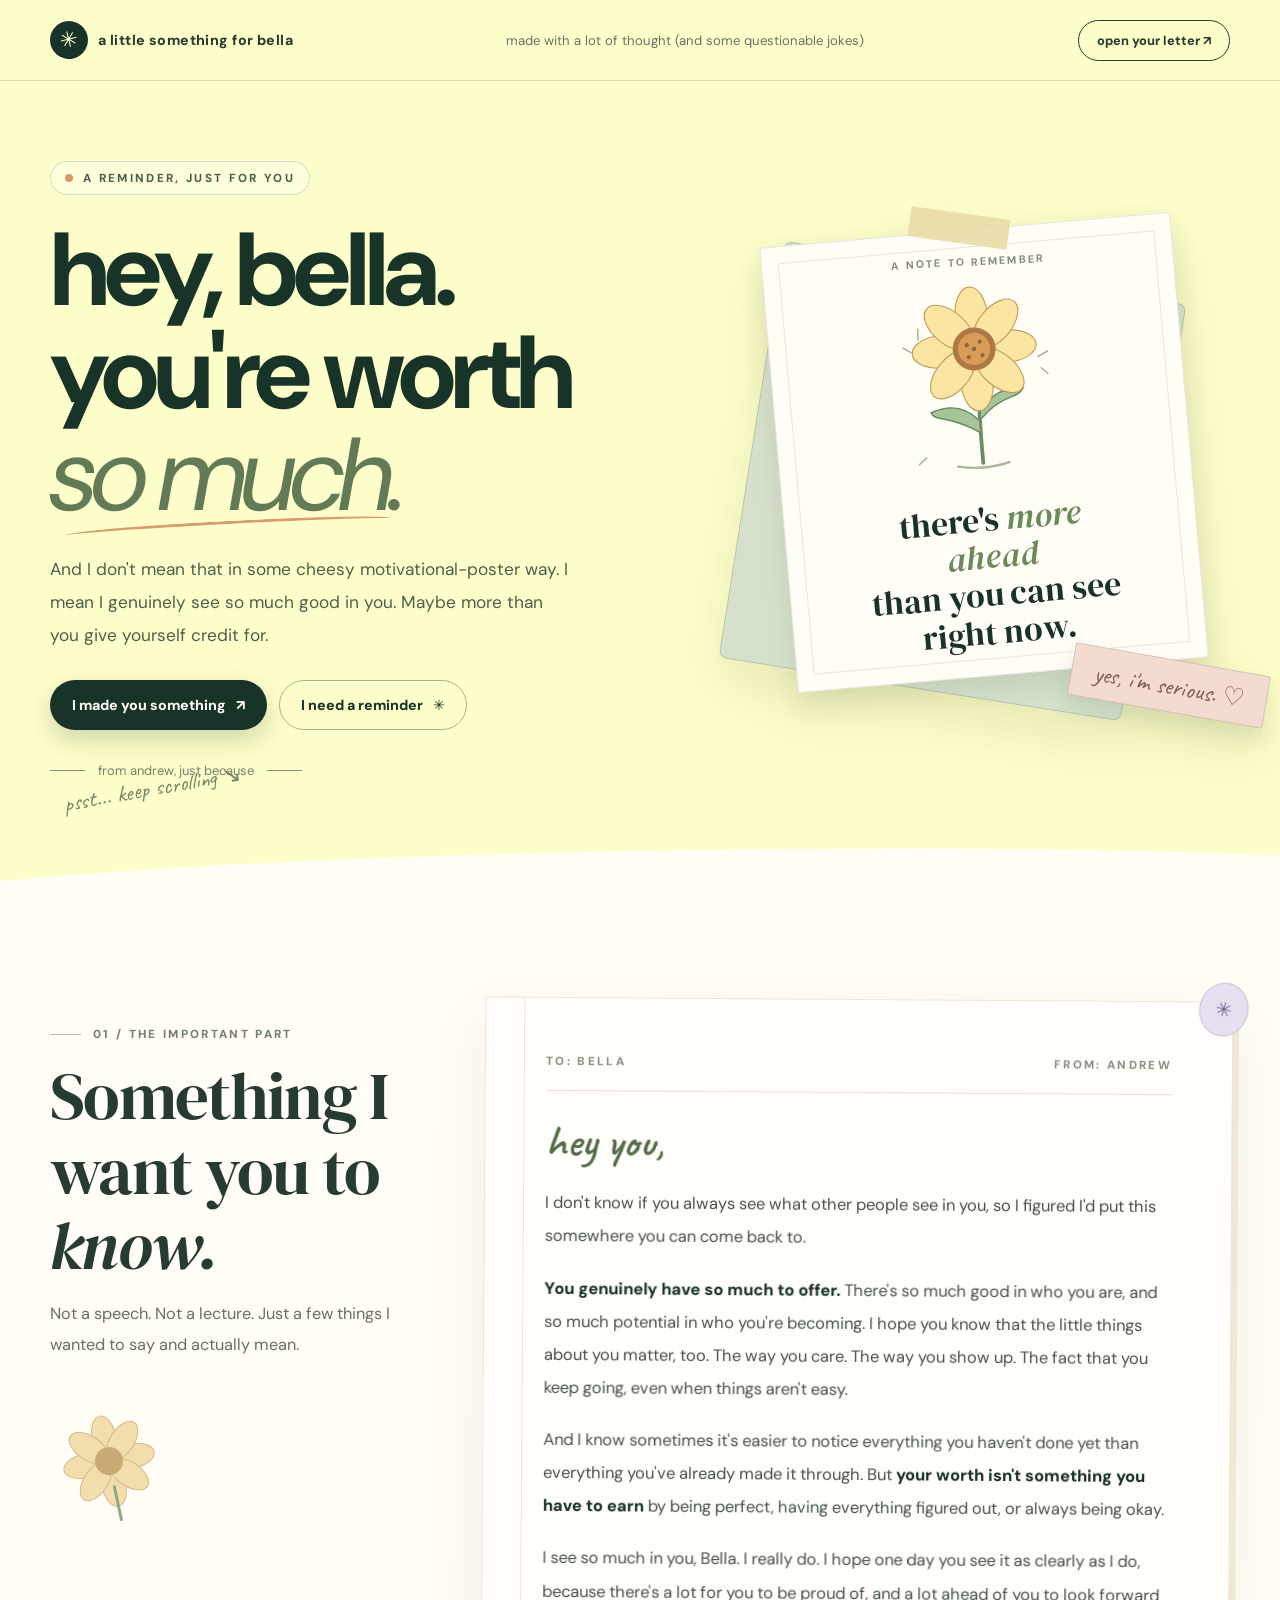
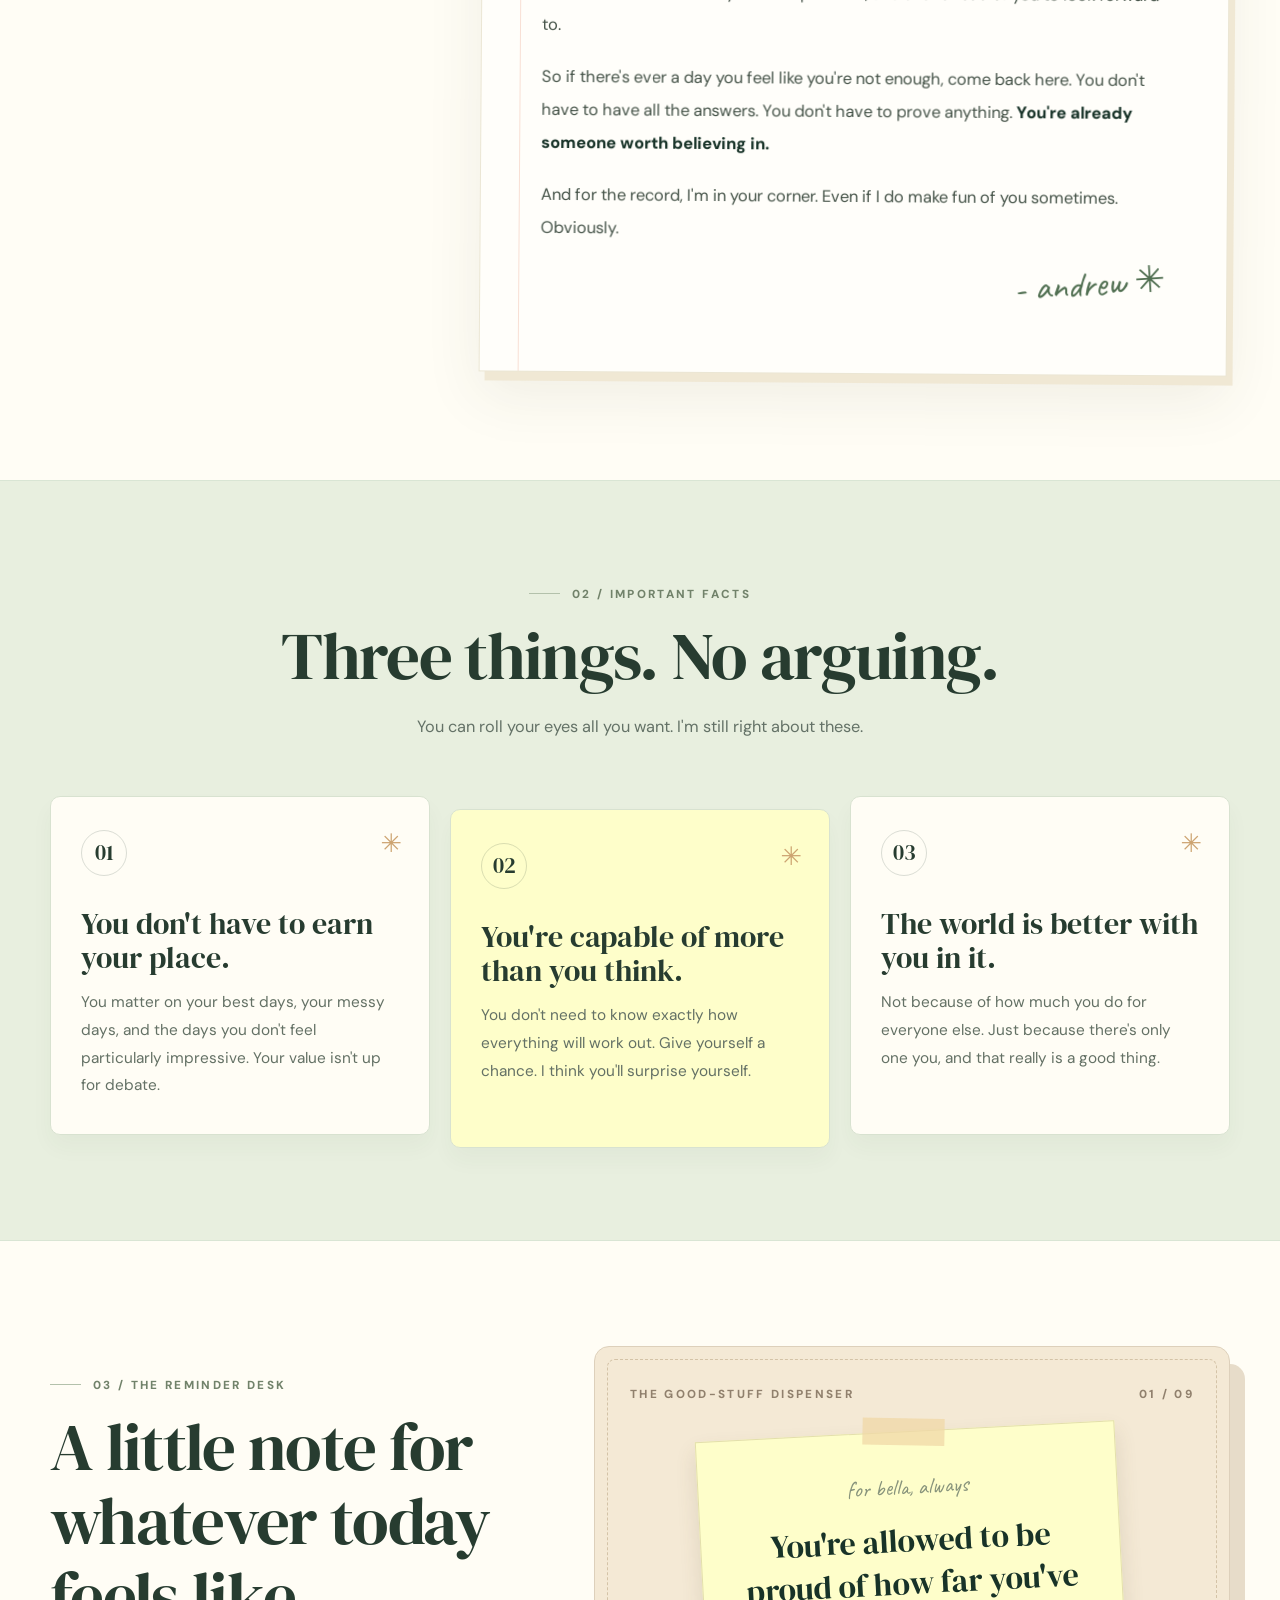
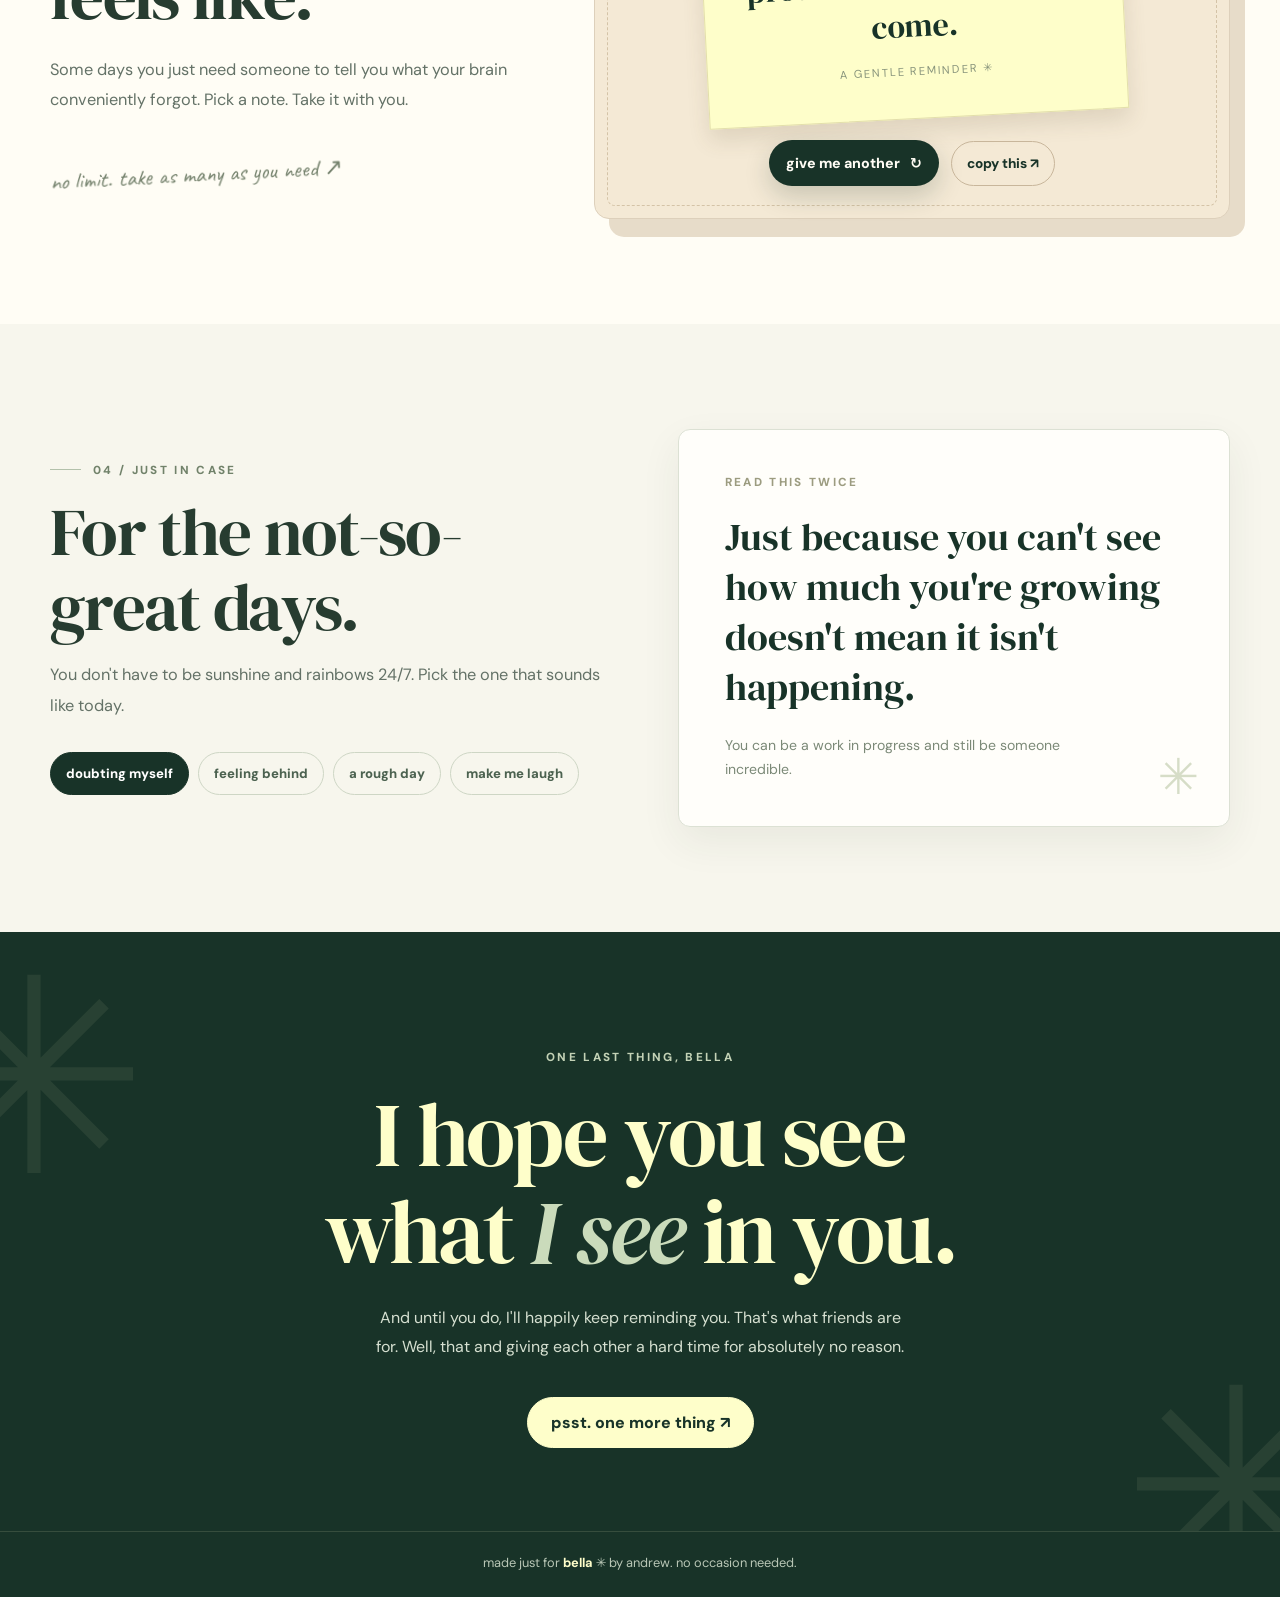
==== index.html @ 509921d6 "Build a thoughtful interactive website for Bella" ====
<!doctype html>
<html lang="en">
<head>
  <meta charset="utf-8">
  <meta name="viewport" content="width=device-width, initial-scale=1">
  <meta name="theme-color" content="#fefeca">
  <meta name="description" content="A little reminder for Bella, from a friend who sees so much good in her.">
  <meta property="og:title" content="For Bella | A little reminder">
  <meta property="og:description" content="On the days you forget how much you matter, here's somewhere to come back to.">
  <meta property="og:type" content="website">
  <title>for bella, just because ✳</title>
  <style>
    @import url('https://fonts.googleapis.com/css2?family=DM+Sans:wght@400;500;600;700;800&family=DM+Serif+Display:ital@0;1&family=Caveat:wght@500;600;700&display=swap');
    :root{
      --yellow:#fefeca;--ink:#273c30;--deep:#183328;--muted:#647267;--sage:#c7d8bd;
      --mint:#e8efdf;--paper:#fffdf5;--pink:#f4dbd0;--lavender:#e7e0f1;
      --orange:#d99763;--border:rgba(39,60,48,.17);--shadow:0 22px 70px rgba(39,60,48,.12)
    }
    *{box-sizing:border-box}
    html{scroll-behavior:smooth}
    body{margin:0;background:var(--paper);color:var(--ink);font-family:"DM Sans",system-ui,-apple-system,"Segoe UI",sans-serif;-webkit-font-smoothing:antialiased;overflow-x:hidden}
    button,a{font:inherit}button{cursor:pointer}
    a{color:inherit}button:focus-visible,a:focus-visible,[tabindex]:focus-visible{outline:3px solid #a96c2a;outline-offset:4px}
    ::selection{background:#e0ddb5;color:var(--deep)}
    .container{width:min(1180px,calc(100% - 56px));margin:auto}
    .smallcaps{font-size:.73rem;font-weight:800;letter-spacing:.2em;text-transform:uppercase}
    .serif{font-family:"DM Serif Display",Georgia,serif;font-weight:400}
    .scribble{font-family:"Caveat",cursive;font-size:1.55rem;line-height:1.1}
    .topbar{position:relative;z-index:10;background:var(--yellow);border-bottom:1px solid var(--border)}
    .nav{min-height:80px;display:flex;justify-content:space-between;align-items:center;gap:20px}
    .logo{display:inline-flex;align-items:center;gap:10px;text-decoration:none;font-size:.89rem;font-weight:800;letter-spacing:.03em}
    .logo-icon{display:grid;place-items:center;font-size:1.35rem;width:38px;height:38px;background:var(--deep);border-radius:50%;color:var(--yellow);transform:rotate(-14deg)}
    .top-note{color:var(--muted);font-size:.82rem}
    .navlink{border:1px solid var(--ink);border-radius:99px;padding:11px 18px;text-decoration:none;font-size:.8rem;font-weight:800;transition:background .2s,color .2s,transform .2s;white-space:nowrap}
    .navlink:hover{background:var(--ink);color:var(--yellow);transform:translateY(-2px)}
    .hero{position:relative;background:var(--yellow);overflow:hidden}
    .hero:before{content:"";position:absolute;inset:0;opacity:.28;background-image:radial-gradient(#a3ab80 0.7px,transparent 0.7px);background-size:22px 22px;pointer-events:none}
    .hero-layout{position:relative;display:grid;grid-template-columns:1.1fr .9fr;align-items:center;gap:34px;min-height:665px;padding:80px 0 102px}
    .hero-copy{position:relative;z-index:2;max-width:680px}
    .eyebrow{display:inline-flex;align-items:center;gap:10px;padding:8px 14px;border:1px solid rgba(39,60,48,.17);background:rgba(255,255,255,.35);border-radius:90px;color:#48624b;margin-bottom:24px}
    .eyebrow-dot{width:8px;height:8px;border-radius:50%;background:var(--orange)}
    h1{font-size:clamp(4.1rem,8.1vw,7.7rem);letter-spacing:-.048em;line-height:.99;margin:0 0 26px;color:var(--deep)}
    h1 em{position:relative;display:inline-block;font-style:italic;font-weight:400;color:#627b56;white-space:nowrap}
    h1 em:after{content:"";position:absolute;bottom:-6px;left:4%;width:93%;height:9px;border-top:3px solid #d89d6b;border-radius:60%;transform:rotate(-3deg)}
    .hero-copy>p{max-width:525px;font-size:1.08rem;line-height:1.9;color:#4c604d;margin:0 0 29px}
    .hero-actions{display:flex;align-items:center;flex-wrap:wrap;gap:12px}
    .btn{border:1px solid transparent;padding:15px 21px;border-radius:100px;font-weight:800;font-size:.89rem;transition:transform .2s,background .2s,box-shadow .2s;display:inline-flex;align-items:center;justify-content:center;gap:10px;text-decoration:none}
    .btn:hover{transform:translateY(-3px)}
    .btn-dark{background:var(--deep);color:var(--paper);box-shadow:0 10px 26px rgba(24,51,40,.2)}
    .btn-dark:hover{background:#355747}
    .btn-outline{background:transparent;color:var(--deep);border-color:rgba(39,60,48,.38)}
    .btn-outline:hover{background:rgba(255,255,255,.35)}
    .hero-foot{margin-top:32px;display:flex;align-items:center;gap:13px;color:#74816b;font-size:.81rem}
    .hero-foot .dash{width:35px;height:1px;background:#84987c}
    .art{position:relative;width:min(100%,485px);aspect-ratio:1/1.06;margin:0 auto;filter:drop-shadow(0 25px 28px rgba(71,78,45,.12))}
    .art-back{position:absolute;inset:11% 12% 7% 4%;background:#d5e1ca;border:1px solid rgba(39,60,48,.18);border-radius:8px;transform:rotate(9deg)}
    .art-main{position:absolute;inset:3% 5% 10% 10%;background:var(--paper);border:1px solid rgba(39,60,48,.11);box-shadow:0 12px 26px rgba(29,46,31,.1);transform:rotate(-5deg);display:flex;align-items:center;justify-content:center;flex-direction:column;padding:24px}
    .art-main:before{content:"";position:absolute;inset:16px;border:1px solid #e7e8db;pointer-events:none}
    .art-heading{font-size:.67rem;letter-spacing:.2em;font-weight:800;color:#819180;transform:rotate(2deg)}
    .art-plant{width:82%;max-width:280px;aspect-ratio:1/1;margin:13px 0 5px}
    .art-main p{font-family:"DM Serif Display",Georgia,serif;font-size:clamp(1.5rem,3vw,2.1rem);line-height:1.12;text-align:center;max-width:280px;margin:0;color:var(--deep)}
    .art-main p em{color:#698b5c}
    .art-hand{position:absolute;right:-11%;bottom:3%;background:var(--pink);border:1px solid rgba(39,60,48,.16);border-radius:2px;padding:12px 22px;transform:rotate(10deg);z-index:3;box-shadow:0 12px 20px rgba(39,60,48,.1);font-size:1.55rem;color:#815b53}
    .tape{position:absolute;z-index:3;background:#e7dba5;opacity:.88;width:100px;height:30px;left:37%;top:0;transform:rotate(8deg)}
    .hero-wave{position:absolute;width:120%;height:90px;left:-10%;bottom:-60px;background:var(--paper);border-radius:50% 50% 0 0/48% 40% 0 0;transform:rotate(-1deg)}
    .mini-mark{position:absolute;font-family:"Caveat",cursive;font-size:1.45rem;color:#708964;bottom:78px;left:1%;transform:rotate(-10deg)}
    .section{padding:105px 0}
    .section-label{display:flex;align-items:center;gap:12px;color:#71826a;margin-bottom:17px}
    .section-label:before{content:"";height:1px;width:31px;background:#b3c1ab}
    h2{font-family:"DM Serif Display",Georgia,serif;font-size:clamp(2.75rem,5.2vw,4.5rem);font-weight:400;line-height:1.12;letter-spacing:-.025em;margin:0}
    .section-lead{font-size:1.02rem;color:var(--muted);line-height:1.85;max-width:630px}
    .letter-section{background:var(--paper);padding-top:118px}
    .letter-layout{display:grid;grid-template-columns:.65fr 1.35fr;gap:72px;align-items:start}
    .letter-side{padding-top:27px;position:sticky;top:35px}
    .letter-side h2{max-width:355px}
    .little-flower{width:120px;height:120px;margin-top:30px;transform:rotate(-12deg);opacity:.8}
    .letter-card{position:relative;background:#fffefa;padding:55px 60px 51px;border:1px solid #ebe6d4;box-shadow:6px 9px 0 #f0e8d4,0 24px 55px rgba(68,65,44,.08);transform:rotate(.4deg)}
    .letter-card:before{content:"";position:absolute;top:0;bottom:0;left:38px;border-left:1px solid #f5d2c4;opacity:.7}
    .letter-top{display:flex;align-items:center;justify-content:space-between;gap:10px;border-bottom:1px solid #e6e1d4;padding-bottom:21px;margin-bottom:26px;color:#89907d}
    .letter-card h3{font-family:"Caveat",cursive;font-size:2.8rem;font-weight:600;line-height:1.1;margin:0 0 20px;color:#536d4a}
    .letter-body p{font-size:1.035rem;line-height:2;color:#455348;margin:0 0 19px}
    .letter-body strong{color:var(--deep);font-weight:800}
    .letter-sign{margin-top:30px;text-align:right;font-family:"Caveat",cursive;font-size:2.3rem;color:#506f51;transform:rotate(-4deg)}
    .letter-star{position:absolute;right:-16px;top:-20px;background:var(--lavender);border:1px solid #c9becf;border-radius:50%;padding:13px 15px;transform:rotate(16deg);color:#78638c;font-size:1.25rem}
    .reasons{background:var(--mint);border-top:1px solid #d9e5d4;border-bottom:1px solid #d9e5d4}
    .centered{text-align:center}
    .centered .section-label{justify-content:center}
    .centered .section-lead{margin:19px auto 0}
    .reason-grid{margin-top:53px;display:grid;grid-template-columns:repeat(3,1fr);gap:20px}
    .reason-card{background:var(--paper);padding:33px 30px 34px;border:1px solid #d8e2d0;border-radius:10px;min-height:300px;position:relative;box-shadow:0 12px 22px rgba(42,65,40,.04);transition:transform .25s,box-shadow .25s}
    .reason-card:nth-child(2){transform:translateY(13px);background:var(--yellow)}
    .reason-card:hover{transform:translateY(-7px);box-shadow:0 18px 35px rgba(42,65,40,.12)}
    .reason-card:nth-child(2):hover{transform:translateY(5px)}
    .reason-num{display:inline-flex;width:46px;height:46px;border:1px solid var(--border);border-radius:50%;align-items:center;justify-content:center;font-family:"DM Serif Display",Georgia,serif;font-size:1.35rem}
    .reason-card h3{font-family:"DM Serif Display",Georgia,serif;font-weight:400;line-height:1.18;font-size:1.85rem;margin:31px 0 13px}
    .reason-card p{line-height:1.8;color:#647165;margin:0;font-size:.96rem}
    .reason-sparkle{position:absolute;right:27px;top:30px;color:#cda471;font-size:1.6rem}
    .desk{background:var(--paper)}
    .desk-layout{display:grid;grid-template-columns:.85fr 1.15fr;gap:74px;align-items:center}
    .desk h2{max-width:440px}
    .desk .section-lead{margin:22px 0}
    .desk-note{color:#76836e;font-family:"Caveat",cursive;font-size:1.45rem;margin-top:22px;transform:rotate(-3deg);display:inline-block}
    .note-machine{position:relative;padding:39px 35px 32px;min-height:420px;background:#f4e9d5;border:1px solid #ddd0bb;border-radius:15px;box-shadow:15px 18px 0 #e7dcc9}
    .note-machine:before{content:"";position:absolute;inset:12px;border:1px dashed #d4c3a7;border-radius:8px;pointer-events:none}
    .machine-label{display:flex;justify-content:space-between;gap:20px;color:#90806d}
    .paper-note{position:relative;display:flex;flex-direction:column;align-items:center;justify-content:center;min-height:258px;max-width:420px;margin:29px auto 22px;padding:40px 30px;background:var(--yellow);border:1px solid #e3dfac;box-shadow:0 11px 21px rgba(94,80,52,.14);transform:rotate(-3deg);text-align:center}
    .paper-note:before{content:"";position:absolute;top:-14px;left:40%;width:82px;height:27px;background:#f0d9a7;opacity:.75;transform:rotate(4deg)}
    .paper-note .note-top{color:#87937b;font-family:"Caveat",cursive;font-size:1.4rem}
    .paper-note .note-text{font-family:"DM Serif Display",Georgia,serif;font-size:clamp(1.55rem,2.5vw,2rem);line-height:1.35;margin:18px 0 15px;color:var(--deep)}
    .paper-note .note-bottom{font-size:.7rem;letter-spacing:.16em;color:#87937b}
    .paper-note.new{animation:paperIn .45s cubic-bezier(.2,.8,.2,1)}
    @keyframes paperIn{0%{transform:translateY(24px) rotate(1deg);opacity:.1}100%{transform:translateY(0) rotate(-3deg);opacity:1}}
    .note-actions{display:flex;align-items:center;justify-content:center;flex-wrap:wrap;gap:12px;position:relative;z-index:1}
    .note-actions .btn{padding:13px 16px}
    .copy-btn{background:transparent;border:1px solid #c8b69b;color:var(--deep);border-radius:100px;padding:13px 15px;font-weight:800;font-size:.85rem}
    .copy-btn:hover{background:#fff8e9}
    .moods{background:#f7f6ed}
    .moods-layout{display:grid;grid-template-columns:1fr 1fr;gap:75px;align-items:center}
    .mood-tabs{display:flex;flex-wrap:wrap;gap:9px;margin-top:31px}
    .mood-tab{border:1px solid #ced6c5;background:transparent;color:#4c6250;padding:12px 15px;border-radius:100px;font-size:.82rem;font-weight:800;transition:background .2s,transform .2s}
    .mood-tab[aria-selected="true"]{background:var(--deep);color:#fff;border-color:var(--deep)}
    .mood-tab:hover{transform:translateY(-2px)}
    .mood-card{position:relative;min-height:360px;display:flex;flex-direction:column;justify-content:center;background:#fffefa;border-radius:12px;border:1px solid #dce1d4;box-shadow:0 15px 40px rgba(39,60,48,.07);padding:44px 46px}
    .mood-card:after{content:"✳";position:absolute;bottom:24px;right:30px;font-size:3.1rem;color:#d6ddc7;line-height:1}
    .mood-card .smallcaps{color:#9c9c80}
    .mood-quote{font-family:"DM Serif Display",Georgia,serif;line-height:1.33;font-size:clamp(1.65rem,3vw,2.35rem);margin:22px 0;color:var(--deep)}
    .mood-after{color:#7b8977;line-height:1.7;margin:0;max-width:390px;font-size:.88rem}
    .mood-card.swap .mood-quote{animation:quoteIn .35s ease}
    @keyframes quoteIn{from{opacity:0;transform:translateY(8px)}to{opacity:1;transform:translateY(0)}}
    .ending{position:relative;background:var(--deep);color:var(--paper);text-align:center;padding:117px 0 83px;overflow:hidden}
    .ending:before,.ending:after{content:"✳";position:absolute;font-size:17rem;color:rgba(254,254,202,.07);line-height:1}
    .ending:before{left:-80px;top:12px}.ending:after{right:-70px;bottom:-95px}
    .ending-inner{position:relative;z-index:1;max-width:780px}
    .ending .smallcaps{color:#c3d2b6}
    .ending h2{font-size:clamp(3.6rem,7vw,6.1rem);line-height:1.08;margin:22px 0;color:var(--yellow)}
    .ending h2 em{font-weight:400;color:#cadbbb}
    .ending p{max-width:540px;margin:0 auto;color:#d6e0d1;line-height:1.85;font-size:1rem}
    .secret-btn{margin-top:35px;background:var(--yellow);color:var(--deep);border:1px solid var(--yellow);border-radius:100px;padding:14px 23px;font-weight:800;transition:transform .2s,background .2s}
    .secret-btn:hover{transform:translateY(-3px);background:#fffde9}
    .secret{max-width:570px;margin:21px auto 0;padding:23px 25px;background:rgba(255,255,255,.09);border:1px solid rgba(254,254,202,.26);border-radius:10px;color:#fffde4;line-height:1.75}
    .secret[hidden]{display:none}
    .footer{background:var(--deep);border-top:1px solid rgba(254,254,202,.13);color:#b9c7b6;text-align:center;padding:22px 24px 26px;font-size:.8rem}
    .footer strong{color:#fefeca}
    .toast{position:fixed;left:50%;bottom:28px;transform:translate(-50%,15px);max-width:calc(100vw - 32px);padding:12px 18px;background:var(--deep);color:white;border-radius:90px;box-shadow:var(--shadow);font-size:.88rem;font-weight:700;z-index:50;opacity:0;pointer-events:none;transition:opacity .2s,transform .2s;text-align:center}
    .toast.show{opacity:1;transform:translate(-50%,0)}
    @media(max-width:990px){.hero-layout{grid-template-columns:1fr .8fr;gap:10px;min-height:590px}.art-hand{right:-4%}.letter-layout{gap:30px}.letter-card{padding:44px 45px}.desk-layout{gap:35px}.moods-layout{gap:38px}}
    @media(max-width:760px){
      .container{width:min(100% - 34px,580px)}.nav{min-height:70px}.top-note{display:none}.navlink{font-size:.76rem;padding:10px 13px}
      .hero-layout{grid-template-columns:1fr;min-height:0;padding:62px 0 94px;gap:20px}.hero-copy{text-align:center}.hero-copy>p{margin:0 auto 27px;font-size:1rem}.eyebrow{margin-bottom:21px}h1{font-size:clamp(3.7rem,12vw,6rem)}.hero-actions{justify-content:center}.hero-foot{justify-content:center;margin-top:24px}
      .art{width:min(80%,355px);margin:30px auto 0}.art-hand{right:-9%;font-size:1.32rem}.mini-mark{display:none}
      .section{padding:78px 0}.letter-section{padding-top:75px}.letter-layout,.desk-layout,.moods-layout{grid-template-columns:1fr;gap:32px}.letter-side{position:static;padding:0}.letter-side .section-lead{max-width:520px}.little-flower{display:none}
      .letter-card{padding:37px 31px}.letter-card:before{left:17px}.letter-card h3{font-size:2.4rem}.letter-body p{font-size:.97rem;line-height:1.85}
      .reason-grid{grid-template-columns:1fr;gap:15px;margin-top:36px}.reason-card,.reason-card:nth-child(2){transform:none;min-height:auto;padding:26px}.reason-card:nth-child(2):hover{transform:translateY(-7px)}.reason-card h3{margin-top:22px}.note-machine{padding:30px 22px;min-height:auto}.paper-note{min-height:247px;margin:27px auto 22px}.moods-layout{gap:29px}.mood-card{min-height:300px;padding:37px 32px}
      .ending{padding:85px 0 66px}
    }
    @media(max-width:400px){.logo{font-size:.8rem}.logo-icon{width:34px;height:34px}.container{width:calc(100% - 30px)}.hero-actions .btn{width:100%}.art{width:88%}.letter-card{padding:34px 25px}.letter-top{font-size:.66rem}.note-machine{padding:26px 13px}.paper-note{padding:34px 20px}.mood-tab{font-size:.75rem;padding:11px 12px}}
    @media(prefers-reduced-motion:reduce){*,*:before,*:after{scroll-behavior:auto!important;animation-duration:.01ms!important;animation-iteration-count:1!important;transition-duration:.01ms!important}}
  </style>
</head>
<body>
  <header class="topbar">
    <nav class="nav container" aria-label="Main navigation">
      <a class="logo" href="#top" aria-label="For Bella, back to top"><span class="logo-icon" aria-hidden="true">✳</span> a little something for bella</a>
      <span class="top-note">made with a lot of thought (and some questionable jokes)</span>
      <a class="navlink" href="#letter">open your letter ↗</a>
    </nav>
  </header>
  <main id="top">
    <section class="hero" aria-labelledby="hero-title">
      <div class="container hero-layout">
        <div class="hero-copy">
          <div class="eyebrow smallcaps"><span class="eyebrow-dot"></span> a reminder, just for you</div>
          <h1 id="hero-title">hey, bella.<br>you're worth<br><em>so much.</em></h1>
          <p>And I don't mean that in some cheesy motivational-poster way. I mean I genuinely see so much good in you. Maybe more than you give yourself credit for.</p>
          <div class="hero-actions">
            <a class="btn btn-dark" href="#letter">I made you something <span aria-hidden="true">↗</span></a>
            <a class="btn btn-outline" href="#reminders">I need a reminder <span aria-hidden="true">✳</span></a>
          </div>
          <div class="hero-foot"><span class="dash"></span> from andrew, just because <span class="dash"></span></div>
        </div>
        <div class="art" aria-label="Illustrated paper note with a flower and the words: you have so much good ahead of you" role="img">
          <div class="art-back"></div>
          <div class="art-main">
            <div class="art-heading">A NOTE TO REMEMBER</div>
            <svg class="art-plant" viewBox="0 0 280 280" aria-hidden="true">
              <path d="M138 237c-1-55 4-108 0-143" stroke="#6d8d64" stroke-width="5" stroke-linecap="round" fill="none"/>
              <path d="M137 197C99 171 79 178 76 166c26-9 45-4 61 15M141 179c30-30 48-20 57-35-29-3-43 7-57 24" fill="#a9c398" stroke="#648c66" stroke-width="2"/>
              <g transform="translate(139 88)">
                <g fill="#fae5a3" stroke="#bf9f57" stroke-width="1.5">
                  <ellipse cy="-43" rx="21" ry="38"/><ellipse cy="43" rx="21" ry="38"/>
                  <ellipse cx="-43" rx="38" ry="21"/><ellipse cx="43" rx="38" ry="21"/>
                  <ellipse transform="rotate(45)" cy="-43" rx="21" ry="38"/><ellipse transform="rotate(45)" cy="43" rx="21" ry="38"/>
                  <ellipse transform="rotate(-45)" cy="-43" rx="21" ry="38"/><ellipse transform="rotate(-45)" cy="43" rx="21" ry="38"/>
                </g>
                <circle r="28" fill="#ad7846"/><circle r="21" fill="#d99b58"/>
                <g fill="#8d683b"><circle cx="-9" cy="-6" r="2.8"/><circle cx="8" cy="-9" r="2.8"/><circle cx="10" cy="9" r="2.8"/><circle cx="-8" cy="10" r="2.8"/><circle cx="0" cy="0" r="2.8"/></g>
              </g>
              <g stroke="#a8b894" stroke-width="2" fill="none" stroke-linecap="round">
                <path d="M57 86l-10-7m20-9 1-14M221 105l13-6m-10 21 8 8M65 224l-10 8"/>
              </g>
              <path d="M105 239q34 8 67 0" stroke="#a7b598" stroke-width="3" stroke-linecap="round" fill="none"/>
            </svg>
            <p>there's <em>more ahead</em><br>than you can see right now.</p>
          </div>
          <div class="tape"></div>
          <div class="art-hand scribble">yes, i'm serious. ♡</div>
        </div>
        <div class="mini-mark">psst... keep scrolling ↘</div>
      </div>
      <div class="hero-wave" aria-hidden="true"></div>
    </section>

    <section class="section letter-section" id="letter" aria-labelledby="letter-title">
      <div class="container letter-layout">
        <div class="letter-side">
          <div class="section-label smallcaps">01 / the important part</div>
          <h2 id="letter-title">Something I want you to <em>know.</em></h2>
          <p class="section-lead">Not a speech. Not a lecture. Just a few things I wanted to say and actually mean.</p>
          <svg class="little-flower" viewBox="0 0 120 120" aria-hidden="true"><g transform="translate(60 55)" fill="#f0d59a" stroke="#c6aa6e"><ellipse cy="-24" rx="12" ry="22"/><ellipse cy="24" rx="12" ry="22"/><ellipse cx="-24" rx="22" ry="12"/><ellipse cx="24" rx="22" ry="12"/><ellipse transform="rotate(45)" cy="-24" rx="12" ry="22"/><ellipse transform="rotate(45)" cy="24" rx="12" ry="22"/><ellipse transform="rotate(-45)" cy="-24" rx="12" ry="22"/><ellipse transform="rotate(-45)" cy="24" rx="12" ry="22"/></g><circle cx="60" cy="55" r="14" fill="#bc9557"/><path d="M60 80v36" stroke="#72936b" stroke-width="3"/></svg>
        </div>
        <article class="letter-card" aria-label="A letter for Bella from Andrew">
          <div class="letter-star" aria-hidden="true">✳</div>
          <div class="letter-top smallcaps"><span>to: bella</span><span>from: andrew</span></div>
          <h3>hey you,</h3>
          <div class="letter-body">
            <p>I don't know if you always see what other people see in you, so I figured I'd put this somewhere you can come back to.</p>
            <p><strong>You genuinely have so much to offer.</strong> There's so much good in who you are, and so much potential in who you're becoming. I hope you know that the little things about you matter, too. The way you care. The way you show up. The fact that you keep going, even when things aren't easy.</p>
            <p>And I know sometimes it's easier to notice everything you haven't done yet than everything you've already made it through. But <strong>your worth isn't something you have to earn</strong> by being perfect, having everything figured out, or always being okay.</p>
            <p>I see so much in you, Bella. I really do. I hope one day you see it as clearly as I do, because there's a lot for you to be proud of, and a lot ahead of you to look forward to.</p>
            <p>So if there's ever a day you feel like you're not enough, come back here. You don't have to have all the answers. You don't have to prove anything. <strong>You're already someone worth believing in.</strong></p>
            <p>And for the record, I'm in your corner. Even if I do make fun of you sometimes. Obviously.</p>
          </div>
          <div class="letter-sign">- andrew ✳</div>
        </article>
      </div>
    </section>

    <section class="section reasons" aria-labelledby="reasons-title">
      <div class="container">
        <div class="centered">
          <div class="section-label smallcaps">02 / important facts</div>
          <h2 id="reasons-title">Three things. No arguing.</h2>
          <p class="section-lead">You can roll your eyes all you want. I'm still right about these.</p>
        </div>
        <div class="reason-grid">
          <article class="reason-card"><div class="reason-num">01</div><span class="reason-sparkle" aria-hidden="true">✳</span><h3>You don't have to earn your place.</h3><p>You matter on your best days, your messy days, and the days you don't feel particularly impressive. Your value isn't up for debate.</p></article>
          <article class="reason-card"><div class="reason-num">02</div><span class="reason-sparkle" aria-hidden="true">✳</span><h3>You're capable of more than you think.</h3><p>You don't need to know exactly how everything will work out. Give yourself a chance. I think you'll surprise yourself.</p></article>
          <article class="reason-card"><div class="reason-num">03</div><span class="reason-sparkle" aria-hidden="true">✳</span><h3>The world is better with you in it.</h3><p>Not because of how much you do for everyone else. Just because there's only one you, and that really is a good thing.</p></article>
        </div>
      </div>
    </section>

    <section class="section desk" id="reminders" aria-labelledby="desk-title">
      <div class="container desk-layout">
        <div>
          <div class="section-label smallcaps">03 / the reminder desk</div>
          <h2 id="desk-title">A little note for whatever today feels like.</h2>
          <p class="section-lead">Some days you just need someone to tell you what your brain conveniently forgot. Pick a note. Take it with you.</p>
          <span class="desk-note">no limit. take as many as you need ↗</span>
        </div>
        <div class="note-machine" aria-label="Interactive encouragement notes">
          <div class="machine-label smallcaps"><span>the good-stuff dispenser</span><span id="note-count">01 / 09</span></div>
          <div class="paper-note" id="paper-note" aria-live="polite" aria-atomic="true">
            <span class="note-top">for bella, always</span>
            <div class="note-text" id="note-text">You're allowed to be proud of how far you've come.</div>
            <span class="note-bottom">A GENTLE REMINDER ✳</span>
          </div>
          <div class="note-actions">
            <button class="btn btn-dark" id="next-note" type="button">give me another <span aria-hidden="true">↻</span></button>
            <button class="copy-btn" id="copy-note" type="button" aria-label="Copy this reminder">copy this ↗</button>
          </div>
        </div>
      </div>
    </section>

    <section class="section moods" aria-labelledby="moods-title">
      <div class="container moods-layout">
        <div>
          <div class="section-label smallcaps">04 / just in case</div>
          <h2 id="moods-title">For the not-so-great days.</h2>
          <p class="section-lead">You don't have to be sunshine and rainbows 24/7. Pick the one that sounds like today.</p>
          <div class="mood-tabs" role="tablist" aria-label="Choose how you're feeling">
            <button class="mood-tab" type="button" role="tab" id="tab-doubt" data-mood="doubt" aria-controls="mood-panel" aria-selected="true">doubting myself</button>
            <button class="mood-tab" type="button" role="tab" id="tab-behind" data-mood="behind" aria-controls="mood-panel" aria-selected="false" tabindex="-1">feeling behind</button>
            <button class="mood-tab" type="button" role="tab" id="tab-hard" data-mood="hard" aria-controls="mood-panel" aria-selected="false" tabindex="-1">a rough day</button>
            <button class="mood-tab" type="button" role="tab" id="tab-laugh" data-mood="laugh" aria-controls="mood-panel" aria-selected="false" tabindex="-1">make me laugh</button>
          </div>
        </div>
        <div class="mood-card" id="mood-panel" role="tabpanel" aria-labelledby="tab-doubt" tabindex="0" aria-live="polite">
          <span class="smallcaps" id="mood-label">read this twice</span>
          <div class="mood-quote" id="mood-quote">Just because you can't see how much you're growing doesn't mean it isn't happening.</div>
          <p class="mood-after" id="mood-after">You can be a work in progress and still be someone incredible.</p>
        </div>
      </div>
    </section>

    <section class="ending" aria-labelledby="ending-title">
      <div class="container ending-inner">
        <div class="smallcaps">one last thing, bella</div>
        <h2 id="ending-title">I hope you see<br>what <em>I see</em> in you.</h2>
        <p>And until you do, I'll happily keep reminding you. That's what friends are for. Well, that and giving each other a hard time for absolutely no reason.</p>
        <button type="button" class="secret-btn" id="secret-button" aria-expanded="false" aria-controls="secret-note">psst. one more thing ↗</button>
        <div class="secret" id="secret-note" hidden>Yes, I actually made you an entire website. No, you may not let it go to your head. You're still annoying. But you're also genuinely one of a kind, and I'm really glad we're friends. ♡</div>
      </div>
    </section>
  </main>
  <footer class="footer">made just for <strong>bella</strong> ✳ by andrew. no occasion needed.</footer>
  <div class="toast" id="toast" role="status" aria-live="polite"></div>
  <script>
    (function(){
      'use strict';
      var notes=[
        "You're allowed to be proud of how far you've come.",
        "You don't need to have it all figured out to be doing okay.",
        "Someone else's opinion is not a measure of your worth.",
        "You bring more good into people's lives than you probably notice.",
        "Being a little lost doesn't mean you're going nowhere.",
        "You deserve the same kindness you give everybody else.",
        "You've already made it through days you didn't think you could.",
        "You are not behind. You're living your own life, on your own timeline.",
        "I believe in you. Yes, even when you're being a menace."
      ];
      var moods={
        doubt:{label:"read this twice",quote:"Just because you can't see how much you're growing doesn't mean it isn't happening.",after:"You can be a work in progress and still be someone incredible."},
        behind:{label:"your timeline is yours",quote:"You're not running late to your own life. There isn't some invisible deadline you're failing.",after:"Take the next little step. That counts, too."},
        hard:{label:"for today, especially",quote:"A bad day is not a bad life. You don't have to turn today around to deserve a little kindness.",after:"Rest if you need to. Tomorrow gets its own chance."},
        laugh:{label:"important scientific findings",quote:"According to my extremely thorough research, you are pretty great. Unfortunately, you're also still annoying.",after:"The research is peer-reviewed. By me. No further questions."}
      };
      var index=0;
      var noteText=document.getElementById('note-text');
      var paper=document.getElementById('paper-note');
      var count=document.getElementById('note-count');
      var toast=document.getElementById('toast');
      var toastTimer;
      function showToast(message){
        toast.textContent=message;
        toast.classList.add('show');
        clearTimeout(toastTimer);
        toastTimer=setTimeout(function(){toast.classList.remove('show')},2500);
      }
      document.getElementById('next-note').addEventListener('click',function(){
        index=(index+1)%notes.length;
        noteText.textContent=notes[index];
        count.textContent=String(index+1).padStart(2,'0')+' / '+String(notes.length).padStart(2,'0');
        paper.classList.remove('new');
        void paper.offsetWidth;
        paper.classList.add('new');
      });
      document.getElementById('copy-note').addEventListener('click',async function(){
        var text=notes[index]+' — a little reminder for Bella';
        try{
          if(navigator.clipboard && window.isSecureContext){
            await navigator.clipboard.writeText(text);
          } else {
            var box=document.createElement('textarea');box.value=text;box.style.position='fixed';box.style.opacity='0';
            document.body.appendChild(box);box.select();
            var success=document.execCommand('copy');box.remove();if(!success)throw new Error('copy failed');
          }
          showToast('copied. keep that one ♡');
        }catch(error){showToast('could not copy this one. you can select the note instead.')}
      });
      var tabs=Array.prototype.slice.call(document.querySelectorAll('.mood-tab'));
      function selectMood(tab){
        var data=moods[tab.dataset.mood];
        tabs.forEach(function(t){var active=t===tab;t.setAttribute('aria-selected',active?'true':'false');t.tabIndex=active?0:-1});
        var panel=document.getElementById('mood-panel');
        document.getElementById('mood-label').textContent=data.label;
        document.getElementById('mood-quote').textContent=data.quote;
        document.getElementById('mood-after').textContent=data.after;
        panel.setAttribute('aria-labelledby',tab.id);
        panel.classList.remove('swap');void panel.offsetWidth;panel.classList.add('swap');
      }
      tabs.forEach(function(tab,i){
        tab.addEventListener('click',function(){selectMood(tab)});
        tab.addEventListener('keydown',function(e){
          if(!['ArrowRight','ArrowLeft','Home','End'].includes(e.key))return;
          e.preventDefault();
          var target=e.key==='Home'?0:e.key==='End'?tabs.length-1:(i+(e.key==='ArrowRight'?1:-1)+tabs.length)%tabs.length;
          selectMood(tabs[target]);tabs[target].focus();
        });
      });
      var secretButton=document.getElementById('secret-button');
      var secret=document.getElementById('secret-note');
      secretButton.addEventListener('click',function(){
        var open=secret.hidden;
        secret.hidden=!open;
        secretButton.setAttribute('aria-expanded',String(open));
        secretButton.textContent=open?'okay, enough compliments ↑':'psst. one more thing ↗';
      });
    })();
  </script>
</body>
</html>
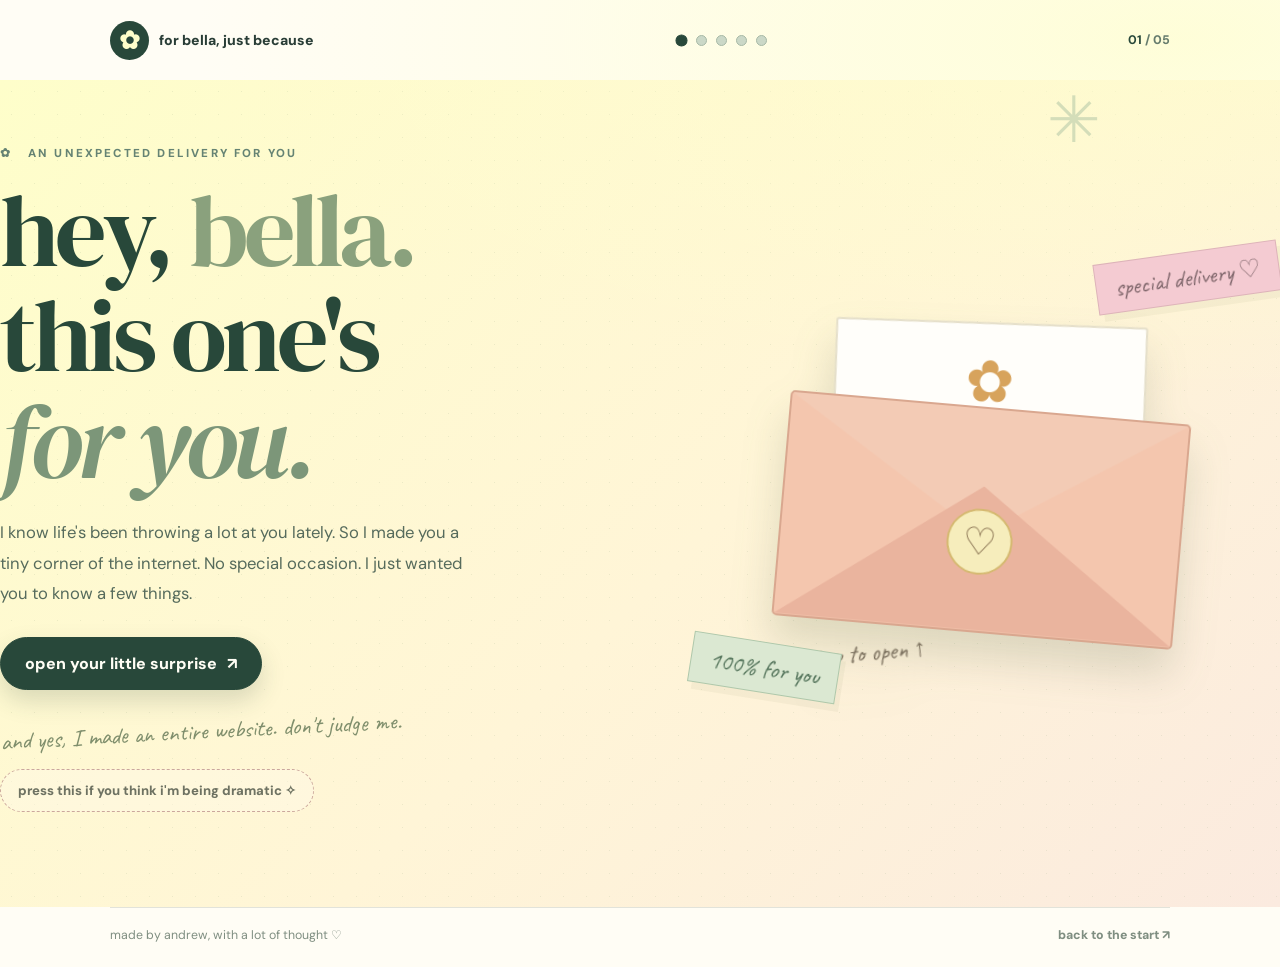
==== commit 16bc82da: "Turn Bella's landing page into a cute personal envelope invitation" ====
--- a/index.html
+++ b/index.html
@@ -1,393 +1,50 @@
 <!doctype html>
 <html lang="en">
 <head>
-  <meta charset="utf-8">
-  <meta name="viewport" content="width=device-width, initial-scale=1">
-  <meta name="theme-color" content="#fefeca">
-  <meta name="description" content="A little reminder for Bella, from a friend who sees so much good in her.">
-  <meta property="og:title" content="For Bella | A little reminder">
-  <meta property="og:description" content="On the days you forget how much you matter, here's somewhere to come back to.">
-  <meta property="og:type" content="website">
-  <title>for bella, just because ✳</title>
-  <style>
-    @import url('https://fonts.googleapis.com/css2?family=DM+Sans:wght@400;500;600;700;800&family=DM+Serif+Display:ital@0;1&family=Caveat:wght@500;600;700&display=swap');
-    :root{
-      --yellow:#fefeca;--ink:#273c30;--deep:#183328;--muted:#647267;--sage:#c7d8bd;
-      --mint:#e8efdf;--paper:#fffdf5;--pink:#f4dbd0;--lavender:#e7e0f1;
-      --orange:#d99763;--border:rgba(39,60,48,.17);--shadow:0 22px 70px rgba(39,60,48,.12)
-    }
-    *{box-sizing:border-box}
-    html{scroll-behavior:smooth}
-    body{margin:0;background:var(--paper);color:var(--ink);font-family:"DM Sans",system-ui,-apple-system,"Segoe UI",sans-serif;-webkit-font-smoothing:antialiased;overflow-x:hidden}
-    button,a{font:inherit}button{cursor:pointer}
-    a{color:inherit}button:focus-visible,a:focus-visible,[tabindex]:focus-visible{outline:3px solid #a96c2a;outline-offset:4px}
-    ::selection{background:#e0ddb5;color:var(--deep)}
-    .container{width:min(1180px,calc(100% - 56px));margin:auto}
-    .smallcaps{font-size:.73rem;font-weight:800;letter-spacing:.2em;text-transform:uppercase}
-    .serif{font-family:"DM Serif Display",Georgia,serif;font-weight:400}
-    .scribble{font-family:"Caveat",cursive;font-size:1.55rem;line-height:1.1}
-    .topbar{position:relative;z-index:10;background:var(--yellow);border-bottom:1px solid var(--border)}
-    .nav{min-height:80px;display:flex;justify-content:space-between;align-items:center;gap:20px}
-    .logo{display:inline-flex;align-items:center;gap:10px;text-decoration:none;font-size:.89rem;font-weight:800;letter-spacing:.03em}
-    .logo-icon{display:grid;place-items:center;font-size:1.35rem;width:38px;height:38px;background:var(--deep);border-radius:50%;color:var(--yellow);transform:rotate(-14deg)}
-    .top-note{color:var(--muted);font-size:.82rem}
-    .navlink{border:1px solid var(--ink);border-radius:99px;padding:11px 18px;text-decoration:none;font-size:.8rem;font-weight:800;transition:background .2s,color .2s,transform .2s;white-space:nowrap}
-    .navlink:hover{background:var(--ink);color:var(--yellow);transform:translateY(-2px)}
-    .hero{position:relative;background:var(--yellow);overflow:hidden}
-    .hero:before{content:"";position:absolute;inset:0;opacity:.28;background-image:radial-gradient(#a3ab80 0.7px,transparent 0.7px);background-size:22px 22px;pointer-events:none}
-    .hero-layout{position:relative;display:grid;grid-template-columns:1.1fr .9fr;align-items:center;gap:34px;min-height:665px;padding:80px 0 102px}
-    .hero-copy{position:relative;z-index:2;max-width:680px}
-    .eyebrow{display:inline-flex;align-items:center;gap:10px;padding:8px 14px;border:1px solid rgba(39,60,48,.17);background:rgba(255,255,255,.35);border-radius:90px;color:#48624b;margin-bottom:24px}
-    .eyebrow-dot{width:8px;height:8px;border-radius:50%;background:var(--orange)}
-    h1{font-size:clamp(4.1rem,8.1vw,7.7rem);letter-spacing:-.048em;line-height:.99;margin:0 0 26px;color:var(--deep)}
-    h1 em{position:relative;display:inline-block;font-style:italic;font-weight:400;color:#627b56;white-space:nowrap}
-    h1 em:after{content:"";position:absolute;bottom:-6px;left:4%;width:93%;height:9px;border-top:3px solid #d89d6b;border-radius:60%;transform:rotate(-3deg)}
-    .hero-copy>p{max-width:525px;font-size:1.08rem;line-height:1.9;color:#4c604d;margin:0 0 29px}
-    .hero-actions{display:flex;align-items:center;flex-wrap:wrap;gap:12px}
-    .btn{border:1px solid transparent;padding:15px 21px;border-radius:100px;font-weight:800;font-size:.89rem;transition:transform .2s,background .2s,box-shadow .2s;display:inline-flex;align-items:center;justify-content:center;gap:10px;text-decoration:none}
-    .btn:hover{transform:translateY(-3px)}
-    .btn-dark{background:var(--deep);color:var(--paper);box-shadow:0 10px 26px rgba(24,51,40,.2)}
-    .btn-dark:hover{background:#355747}
-    .btn-outline{background:transparent;color:var(--deep);border-color:rgba(39,60,48,.38)}
-    .btn-outline:hover{background:rgba(255,255,255,.35)}
-    .hero-foot{margin-top:32px;display:flex;align-items:center;gap:13px;color:#74816b;font-size:.81rem}
-    .hero-foot .dash{width:35px;height:1px;background:#84987c}
-    .art{position:relative;width:min(100%,485px);aspect-ratio:1/1.06;margin:0 auto;filter:drop-shadow(0 25px 28px rgba(71,78,45,.12))}
-    .art-back{position:absolute;inset:11% 12% 7% 4%;background:#d5e1ca;border:1px solid rgba(39,60,48,.18);border-radius:8px;transform:rotate(9deg)}
-    .art-main{position:absolute;inset:3% 5% 10% 10%;background:var(--paper);border:1px solid rgba(39,60,48,.11);box-shadow:0 12px 26px rgba(29,46,31,.1);transform:rotate(-5deg);display:flex;align-items:center;justify-content:center;flex-direction:column;padding:24px}
-    .art-main:before{content:"";position:absolute;inset:16px;border:1px solid #e7e8db;pointer-events:none}
-    .art-heading{font-size:.67rem;letter-spacing:.2em;font-weight:800;color:#819180;transform:rotate(2deg)}
-    .art-plant{width:82%;max-width:280px;aspect-ratio:1/1;margin:13px 0 5px}
-    .art-main p{font-family:"DM Serif Display",Georgia,serif;font-size:clamp(1.5rem,3vw,2.1rem);line-height:1.12;text-align:center;max-width:280px;margin:0;color:var(--deep)}
-    .art-main p em{color:#698b5c}
-    .art-hand{position:absolute;right:-11%;bottom:3%;background:var(--pink);border:1px solid rgba(39,60,48,.16);border-radius:2px;padding:12px 22px;transform:rotate(10deg);z-index:3;box-shadow:0 12px 20px rgba(39,60,48,.1);font-size:1.55rem;color:#815b53}
-    .tape{position:absolute;z-index:3;background:#e7dba5;opacity:.88;width:100px;height:30px;left:37%;top:0;transform:rotate(8deg)}
-    .hero-wave{position:absolute;width:120%;height:90px;left:-10%;bottom:-60px;background:var(--paper);border-radius:50% 50% 0 0/48% 40% 0 0;transform:rotate(-1deg)}
-    .mini-mark{position:absolute;font-family:"Caveat",cursive;font-size:1.45rem;color:#708964;bottom:78px;left:1%;transform:rotate(-10deg)}
-    .section{padding:105px 0}
-    .section-label{display:flex;align-items:center;gap:12px;color:#71826a;margin-bottom:17px}
-    .section-label:before{content:"";height:1px;width:31px;background:#b3c1ab}
-    h2{font-family:"DM Serif Display",Georgia,serif;font-size:clamp(2.75rem,5.2vw,4.5rem);font-weight:400;line-height:1.12;letter-spacing:-.025em;margin:0}
-    .section-lead{font-size:1.02rem;color:var(--muted);line-height:1.85;max-width:630px}
-    .letter-section{background:var(--paper);padding-top:118px}
-    .letter-layout{display:grid;grid-template-columns:.65fr 1.35fr;gap:72px;align-items:start}
-    .letter-side{padding-top:27px;position:sticky;top:35px}
-    .letter-side h2{max-width:355px}
-    .little-flower{width:120px;height:120px;margin-top:30px;transform:rotate(-12deg);opacity:.8}
-    .letter-card{position:relative;background:#fffefa;padding:55px 60px 51px;border:1px solid #ebe6d4;box-shadow:6px 9px 0 #f0e8d4,0 24px 55px rgba(68,65,44,.08);transform:rotate(.4deg)}
-    .letter-card:before{content:"";position:absolute;top:0;bottom:0;left:38px;border-left:1px solid #f5d2c4;opacity:.7}
-    .letter-top{display:flex;align-items:center;justify-content:space-between;gap:10px;border-bottom:1px solid #e6e1d4;padding-bottom:21px;margin-bottom:26px;color:#89907d}
-    .letter-card h3{font-family:"Caveat",cursive;font-size:2.8rem;font-weight:600;line-height:1.1;margin:0 0 20px;color:#536d4a}
-    .letter-body p{font-size:1.035rem;line-height:2;color:#455348;margin:0 0 19px}
-    .letter-body strong{color:var(--deep);font-weight:800}
-    .letter-sign{margin-top:30px;text-align:right;font-family:"Caveat",cursive;font-size:2.3rem;color:#506f51;transform:rotate(-4deg)}
-    .letter-star{position:absolute;right:-16px;top:-20px;background:var(--lavender);border:1px solid #c9becf;border-radius:50%;padding:13px 15px;transform:rotate(16deg);color:#78638c;font-size:1.25rem}
-    .reasons{background:var(--mint);border-top:1px solid #d9e5d4;border-bottom:1px solid #d9e5d4}
-    .centered{text-align:center}
-    .centered .section-label{justify-content:center}
-    .centered .section-lead{margin:19px auto 0}
-    .reason-grid{margin-top:53px;display:grid;grid-template-columns:repeat(3,1fr);gap:20px}
-    .reason-card{background:var(--paper);padding:33px 30px 34px;border:1px solid #d8e2d0;border-radius:10px;min-height:300px;position:relative;box-shadow:0 12px 22px rgba(42,65,40,.04);transition:transform .25s,box-shadow .25s}
-    .reason-card:nth-child(2){transform:translateY(13px);background:var(--yellow)}
-    .reason-card:hover{transform:translateY(-7px);box-shadow:0 18px 35px rgba(42,65,40,.12)}
-    .reason-card:nth-child(2):hover{transform:translateY(5px)}
-    .reason-num{display:inline-flex;width:46px;height:46px;border:1px solid var(--border);border-radius:50%;align-items:center;justify-content:center;font-family:"DM Serif Display",Georgia,serif;font-size:1.35rem}
-    .reason-card h3{font-family:"DM Serif Display",Georgia,serif;font-weight:400;line-height:1.18;font-size:1.85rem;margin:31px 0 13px}
-    .reason-card p{line-height:1.8;color:#647165;margin:0;font-size:.96rem}
-    .reason-sparkle{position:absolute;right:27px;top:30px;color:#cda471;font-size:1.6rem}
-    .desk{background:var(--paper)}
-    .desk-layout{display:grid;grid-template-columns:.85fr 1.15fr;gap:74px;align-items:center}
-    .desk h2{max-width:440px}
-    .desk .section-lead{margin:22px 0}
-    .desk-note{color:#76836e;font-family:"Caveat",cursive;font-size:1.45rem;margin-top:22px;transform:rotate(-3deg);display:inline-block}
-    .note-machine{position:relative;padding:39px 35px 32px;min-height:420px;background:#f4e9d5;border:1px solid #ddd0bb;border-radius:15px;box-shadow:15px 18px 0 #e7dcc9}
-    .note-machine:before{content:"";position:absolute;inset:12px;border:1px dashed #d4c3a7;border-radius:8px;pointer-events:none}
-    .machine-label{display:flex;justify-content:space-between;gap:20px;color:#90806d}
-    .paper-note{position:relative;display:flex;flex-direction:column;align-items:center;justify-content:center;min-height:258px;max-width:420px;margin:29px auto 22px;padding:40px 30px;background:var(--yellow);border:1px solid #e3dfac;box-shadow:0 11px 21px rgba(94,80,52,.14);transform:rotate(-3deg);text-align:center}
-    .paper-note:before{content:"";position:absolute;top:-14px;left:40%;width:82px;height:27px;background:#f0d9a7;opacity:.75;transform:rotate(4deg)}
-    .paper-note .note-top{color:#87937b;font-family:"Caveat",cursive;font-size:1.4rem}
-    .paper-note .note-text{font-family:"DM Serif Display",Georgia,serif;font-size:clamp(1.55rem,2.5vw,2rem);line-height:1.35;margin:18px 0 15px;color:var(--deep)}
-    .paper-note .note-bottom{font-size:.7rem;letter-spacing:.16em;color:#87937b}
-    .paper-note.new{animation:paperIn .45s cubic-bezier(.2,.8,.2,1)}
-    @keyframes paperIn{0%{transform:translateY(24px) rotate(1deg);opacity:.1}100%{transform:translateY(0) rotate(-3deg);opacity:1}}
-    .note-actions{display:flex;align-items:center;justify-content:center;flex-wrap:wrap;gap:12px;position:relative;z-index:1}
-    .note-actions .btn{padding:13px 16px}
-    .copy-btn{background:transparent;border:1px solid #c8b69b;color:var(--deep);border-radius:100px;padding:13px 15px;font-weight:800;font-size:.85rem}
-    .copy-btn:hover{background:#fff8e9}
-    .moods{background:#f7f6ed}
-    .moods-layout{display:grid;grid-template-columns:1fr 1fr;gap:75px;align-items:center}
-    .mood-tabs{display:flex;flex-wrap:wrap;gap:9px;margin-top:31px}
-    .mood-tab{border:1px solid #ced6c5;background:transparent;color:#4c6250;padding:12px 15px;border-radius:100px;font-size:.82rem;font-weight:800;transition:background .2s,transform .2s}
-    .mood-tab[aria-selected="true"]{background:var(--deep);color:#fff;border-color:var(--deep)}
-    .mood-tab:hover{transform:translateY(-2px)}
-    .mood-card{position:relative;min-height:360px;display:flex;flex-direction:column;justify-content:center;background:#fffefa;border-radius:12px;border:1px solid #dce1d4;box-shadow:0 15px 40px rgba(39,60,48,.07);padding:44px 46px}
-    .mood-card:after{content:"✳";position:absolute;bottom:24px;right:30px;font-size:3.1rem;color:#d6ddc7;line-height:1}
-    .mood-card .smallcaps{color:#9c9c80}
-    .mood-quote{font-family:"DM Serif Display",Georgia,serif;line-height:1.33;font-size:clamp(1.65rem,3vw,2.35rem);margin:22px 0;color:var(--deep)}
-    .mood-after{color:#7b8977;line-height:1.7;margin:0;max-width:390px;font-size:.88rem}
-    .mood-card.swap .mood-quote{animation:quoteIn .35s ease}
-    @keyframes quoteIn{from{opacity:0;transform:translateY(8px)}to{opacity:1;transform:translateY(0)}}
-    .ending{position:relative;background:var(--deep);color:var(--paper);text-align:center;padding:117px 0 83px;overflow:hidden}
-    .ending:before,.ending:after{content:"✳";position:absolute;font-size:17rem;color:rgba(254,254,202,.07);line-height:1}
-    .ending:before{left:-80px;top:12px}.ending:after{right:-70px;bottom:-95px}
-    .ending-inner{position:relative;z-index:1;max-width:780px}
-    .ending .smallcaps{color:#c3d2b6}
-    .ending h2{font-size:clamp(3.6rem,7vw,6.1rem);line-height:1.08;margin:22px 0;color:var(--yellow)}
-    .ending h2 em{font-weight:400;color:#cadbbb}
-    .ending p{max-width:540px;margin:0 auto;color:#d6e0d1;line-height:1.85;font-size:1rem}
-    .secret-btn{margin-top:35px;background:var(--yellow);color:var(--deep);border:1px solid var(--yellow);border-radius:100px;padding:14px 23px;font-weight:800;transition:transform .2s,background .2s}
-    .secret-btn:hover{transform:translateY(-3px);background:#fffde9}
-    .secret{max-width:570px;margin:21px auto 0;padding:23px 25px;background:rgba(255,255,255,.09);border:1px solid rgba(254,254,202,.26);border-radius:10px;color:#fffde4;line-height:1.75}
-    .secret[hidden]{display:none}
-    .footer{background:var(--deep);border-top:1px solid rgba(254,254,202,.13);color:#b9c7b6;text-align:center;padding:22px 24px 26px;font-size:.8rem}
-    .footer strong{color:#fefeca}
-    .toast{position:fixed;left:50%;bottom:28px;transform:translate(-50%,15px);max-width:calc(100vw - 32px);padding:12px 18px;background:var(--deep);color:white;border-radius:90px;box-shadow:var(--shadow);font-size:.88rem;font-weight:700;z-index:50;opacity:0;pointer-events:none;transition:opacity .2s,transform .2s;text-align:center}
-    .toast.show{opacity:1;transform:translate(-50%,0)}
-    @media(max-width:990px){.hero-layout{grid-template-columns:1fr .8fr;gap:10px;min-height:590px}.art-hand{right:-4%}.letter-layout{gap:30px}.letter-card{padding:44px 45px}.desk-layout{gap:35px}.moods-layout{gap:38px}}
-    @media(max-width:760px){
-      .container{width:min(100% - 34px,580px)}.nav{min-height:70px}.top-note{display:none}.navlink{font-size:.76rem;padding:10px 13px}
-      .hero-layout{grid-template-columns:1fr;min-height:0;padding:62px 0 94px;gap:20px}.hero-copy{text-align:center}.hero-copy>p{margin:0 auto 27px;font-size:1rem}.eyebrow{margin-bottom:21px}h1{font-size:clamp(3.7rem,12vw,6rem)}.hero-actions{justify-content:center}.hero-foot{justify-content:center;margin-top:24px}
-      .art{width:min(80%,355px);margin:30px auto 0}.art-hand{right:-9%;font-size:1.32rem}.mini-mark{display:none}
-      .section{padding:78px 0}.letter-section{padding-top:75px}.letter-layout,.desk-layout,.moods-layout{grid-template-columns:1fr;gap:32px}.letter-side{position:static;padding:0}.letter-side .section-lead{max-width:520px}.little-flower{display:none}
-      .letter-card{padding:37px 31px}.letter-card:before{left:17px}.letter-card h3{font-size:2.4rem}.letter-body p{font-size:.97rem;line-height:1.85}
-      .reason-grid{grid-template-columns:1fr;gap:15px;margin-top:36px}.reason-card,.reason-card:nth-child(2){transform:none;min-height:auto;padding:26px}.reason-card:nth-child(2):hover{transform:translateY(-7px)}.reason-card h3{margin-top:22px}.note-machine{padding:30px 22px;min-height:auto}.paper-note{min-height:247px;margin:27px auto 22px}.moods-layout{gap:29px}.mood-card{min-height:300px;padding:37px 32px}
-      .ending{padding:85px 0 66px}
-    }
-    @media(max-width:400px){.logo{font-size:.8rem}.logo-icon{width:34px;height:34px}.container{width:calc(100% - 30px)}.hero-actions .btn{width:100%}.art{width:88%}.letter-card{padding:34px 25px}.letter-top{font-size:.66rem}.note-machine{padding:26px 13px}.paper-note{padding:34px 20px}.mood-tab{font-size:.75rem;padding:11px 12px}}
-    @media(prefers-reduced-motion:reduce){*,*:before,*:after{scroll-behavior:auto!important;animation-duration:.01ms!important;animation-iteration-count:1!important;transition-duration:.01ms!important}}
-  </style>
+<meta charset="utf-8">
+<meta name="viewport" content="width=device-width, initial-scale=1">
+<meta name="theme-color" content="#fefeca">
+<meta name="description" content="A little something made for Bella. Five little reminders that she's valued, supported, and has so much ahead of her.">
+<meta property="og:type" content="website">
+<meta property="og:title" content="for bella, just because ♡">
+<meta property="og:description" content="I hope you see yourself the way I see you. A little something from Andrew.">
+<title>hey bella, i made you something ♡</title>
+<link rel="icon" type="image/svg+xml" href="./favicon.svg">
+<link rel="stylesheet" href="./style.css">
+<script src="./site.js" defer></script>
 </head>
-<body>
-  <header class="topbar">
-    <nav class="nav container" aria-label="Main navigation">
-      <a class="logo" href="#top" aria-label="For Bella, back to top"><span class="logo-icon" aria-hidden="true">✳</span> a little something for bella</a>
-      <span class="top-note">made with a lot of thought (and some questionable jokes)</span>
-      <a class="navlink" href="#letter">open your letter ↗</a>
-    </nav>
-  </header>
-  <main id="top">
-    <section class="hero" aria-labelledby="hero-title">
-      <div class="container hero-layout">
-        <div class="hero-copy">
-          <div class="eyebrow smallcaps"><span class="eyebrow-dot"></span> a reminder, just for you</div>
-          <h1 id="hero-title">hey, bella.<br>you're worth<br><em>so much.</em></h1>
-          <p>And I don't mean that in some cheesy motivational-poster way. I mean I genuinely see so much good in you. Maybe more than you give yourself credit for.</p>
-          <div class="hero-actions">
-            <a class="btn btn-dark" href="#letter">I made you something <span aria-hidden="true">↗</span></a>
-            <a class="btn btn-outline" href="#reminders">I need a reminder <span aria-hidden="true">✳</span></a>
-          </div>
-          <div class="hero-foot"><span class="dash"></span> from andrew, just because <span class="dash"></span></div>
-        </div>
-        <div class="art" aria-label="Illustrated paper note with a flower and the words: you have so much good ahead of you" role="img">
-          <div class="art-back"></div>
-          <div class="art-main">
-            <div class="art-heading">A NOTE TO REMEMBER</div>
-            <svg class="art-plant" viewBox="0 0 280 280" aria-hidden="true">
-              <path d="M138 237c-1-55 4-108 0-143" stroke="#6d8d64" stroke-width="5" stroke-linecap="round" fill="none"/>
-              <path d="M137 197C99 171 79 178 76 166c26-9 45-4 61 15M141 179c30-30 48-20 57-35-29-3-43 7-57 24" fill="#a9c398" stroke="#648c66" stroke-width="2"/>
-              <g transform="translate(139 88)">
-                <g fill="#fae5a3" stroke="#bf9f57" stroke-width="1.5">
-                  <ellipse cy="-43" rx="21" ry="38"/><ellipse cy="43" rx="21" ry="38"/>
-                  <ellipse cx="-43" rx="38" ry="21"/><ellipse cx="43" rx="38" ry="21"/>
-                  <ellipse transform="rotate(45)" cy="-43" rx="21" ry="38"/><ellipse transform="rotate(45)" cy="43" rx="21" ry="38"/>
-                  <ellipse transform="rotate(-45)" cy="-43" rx="21" ry="38"/><ellipse transform="rotate(-45)" cy="43" rx="21" ry="38"/>
-                </g>
-                <circle r="28" fill="#ad7846"/><circle r="21" fill="#d99b58"/>
-                <g fill="#8d683b"><circle cx="-9" cy="-6" r="2.8"/><circle cx="8" cy="-9" r="2.8"/><circle cx="10" cy="9" r="2.8"/><circle cx="-8" cy="10" r="2.8"/><circle cx="0" cy="0" r="2.8"/></g>
-              </g>
-              <g stroke="#a8b894" stroke-width="2" fill="none" stroke-linecap="round">
-                <path d="M57 86l-10-7m20-9 1-14M221 105l13-6m-10 21 8 8M65 224l-10 8"/>
-              </g>
-              <path d="M105 239q34 8 67 0" stroke="#a7b598" stroke-width="3" stroke-linecap="round" fill="none"/>
-            </svg>
-            <p>there's <em>more ahead</em><br>than you can see right now.</p>
-          </div>
-          <div class="tape"></div>
-          <div class="art-hand scribble">yes, i'm serious. ♡</div>
-        </div>
-        <div class="mini-mark">psst... keep scrolling ↘</div>
+<body data-page="intro">
+<header class="app-header wrap">
+  <a class="brand" href="./index.html" aria-label="Back to the beginning" data-transition><span class="brand-stamp" aria-hidden="true">✿</span> for bella, just because</a>
+  <nav class="chapter-dots" aria-label="Pages in Bella's story"><a href="./index.html" class="current" aria-label="Chapter 1: start" aria-current="page" data-transition></a><a href="./letter.html" class="" aria-label="Chapter 2: your letter"  data-transition></a><a href="./comfort.html" class="" aria-label="Chapter 3: for the hard days"  data-transition></a><a href="./reasons.html" class="" aria-label="Chapter 4: little things"  data-transition></a><a href="./forever.html" class="" aria-label="Chapter 5: one last thing"  data-transition></a></nav>
+  <span class="chapter-label"><strong>01</strong> / 05</span>
+</header>
+<main><section class="page page-intro">
+  <div class="scene wrap intro-grid">
+    <div class="intro-copy">
+      <div class="eyebrow">✿ &nbsp; an unexpected delivery for you</div>
+      <h1>hey, <span>bella.</span><br>this one's<br><em>for you.</em></h1>
+      <p class="lead">I know life's been throwing a lot at you lately. So I made you a tiny corner of the internet. No special occasion. I just wanted you to know a few things.</p>
+      <div class="action-row intro-btn"><a href="./letter.html" class="primary" data-transition>open your little surprise <span aria-hidden="true">↗</span></a></div>
+      <span class="intro-ps">and yes, I made an entire website. don't judge me.</span>
+      <div style="margin-top:23px">
+        <button id="silly-button" type="button" class="sparkle-button" aria-expanded="false" aria-controls="silly-note">press this if you think i'm being dramatic ✧</button>
+        <p id="silly-note" hidden style="max-width:490px;margin:11px auto 0;color:#6a7163;font-size:.87rem">Okay, maybe I am. But you're worth the extra effort. Now stop judging and open the envelope.</p>
       </div>
-      <div class="hero-wave" aria-hidden="true"></div>
-    </section>
-
-    <section class="section letter-section" id="letter" aria-labelledby="letter-title">
-      <div class="container letter-layout">
-        <div class="letter-side">
-          <div class="section-label smallcaps">01 / the important part</div>
-          <h2 id="letter-title">Something I want you to <em>know.</em></h2>
-          <p class="section-lead">Not a speech. Not a lecture. Just a few things I wanted to say and actually mean.</p>
-          <svg class="little-flower" viewBox="0 0 120 120" aria-hidden="true"><g transform="translate(60 55)" fill="#f0d59a" stroke="#c6aa6e"><ellipse cy="-24" rx="12" ry="22"/><ellipse cy="24" rx="12" ry="22"/><ellipse cx="-24" rx="22" ry="12"/><ellipse cx="24" rx="22" ry="12"/><ellipse transform="rotate(45)" cy="-24" rx="12" ry="22"/><ellipse transform="rotate(45)" cy="24" rx="12" ry="22"/><ellipse transform="rotate(-45)" cy="-24" rx="12" ry="22"/><ellipse transform="rotate(-45)" cy="24" rx="12" ry="22"/></g><circle cx="60" cy="55" r="14" fill="#bc9557"/><path d="M60 80v36" stroke="#72936b" stroke-width="3"/></svg>
-        </div>
-        <article class="letter-card" aria-label="A letter for Bella from Andrew">
-          <div class="letter-star" aria-hidden="true">✳</div>
-          <div class="letter-top smallcaps"><span>to: bella</span><span>from: andrew</span></div>
-          <h3>hey you,</h3>
-          <div class="letter-body">
-            <p>I don't know if you always see what other people see in you, so I figured I'd put this somewhere you can come back to.</p>
-            <p><strong>You genuinely have so much to offer.</strong> There's so much good in who you are, and so much potential in who you're becoming. I hope you know that the little things about you matter, too. The way you care. The way you show up. The fact that you keep going, even when things aren't easy.</p>
-            <p>And I know sometimes it's easier to notice everything you haven't done yet than everything you've already made it through. But <strong>your worth isn't something you have to earn</strong> by being perfect, having everything figured out, or always being okay.</p>
-            <p>I see so much in you, Bella. I really do. I hope one day you see it as clearly as I do, because there's a lot for you to be proud of, and a lot ahead of you to look forward to.</p>
-            <p>So if there's ever a day you feel like you're not enough, come back here. You don't have to have all the answers. You don't have to prove anything. <strong>You're already someone worth believing in.</strong></p>
-            <p>And for the record, I'm in your corner. Even if I do make fun of you sometimes. Obviously.</p>
-          </div>
-          <div class="letter-sign">- andrew ✳</div>
-        </article>
-      </div>
-    </section>
-
-    <section class="section reasons" aria-labelledby="reasons-title">
-      <div class="container">
-        <div class="centered">
-          <div class="section-label smallcaps">02 / important facts</div>
-          <h2 id="reasons-title">Three things. No arguing.</h2>
-          <p class="section-lead">You can roll your eyes all you want. I'm still right about these.</p>
-        </div>
-        <div class="reason-grid">
-          <article class="reason-card"><div class="reason-num">01</div><span class="reason-sparkle" aria-hidden="true">✳</span><h3>You don't have to earn your place.</h3><p>You matter on your best days, your messy days, and the days you don't feel particularly impressive. Your value isn't up for debate.</p></article>
-          <article class="reason-card"><div class="reason-num">02</div><span class="reason-sparkle" aria-hidden="true">✳</span><h3>You're capable of more than you think.</h3><p>You don't need to know exactly how everything will work out. Give yourself a chance. I think you'll surprise yourself.</p></article>
-          <article class="reason-card"><div class="reason-num">03</div><span class="reason-sparkle" aria-hidden="true">✳</span><h3>The world is better with you in it.</h3><p>Not because of how much you do for everyone else. Just because there's only one you, and that really is a good thing.</p></article>
-        </div>
-      </div>
-    </section>
-
-    <section class="section desk" id="reminders" aria-labelledby="desk-title">
-      <div class="container desk-layout">
-        <div>
-          <div class="section-label smallcaps">03 / the reminder desk</div>
-          <h2 id="desk-title">A little note for whatever today feels like.</h2>
-          <p class="section-lead">Some days you just need someone to tell you what your brain conveniently forgot. Pick a note. Take it with you.</p>
-          <span class="desk-note">no limit. take as many as you need ↗</span>
-        </div>
-        <div class="note-machine" aria-label="Interactive encouragement notes">
-          <div class="machine-label smallcaps"><span>the good-stuff dispenser</span><span id="note-count">01 / 09</span></div>
-          <div class="paper-note" id="paper-note" aria-live="polite" aria-atomic="true">
-            <span class="note-top">for bella, always</span>
-            <div class="note-text" id="note-text">You're allowed to be proud of how far you've come.</div>
-            <span class="note-bottom">A GENTLE REMINDER ✳</span>
-          </div>
-          <div class="note-actions">
-            <button class="btn btn-dark" id="next-note" type="button">give me another <span aria-hidden="true">↻</span></button>
-            <button class="copy-btn" id="copy-note" type="button" aria-label="Copy this reminder">copy this ↗</button>
-          </div>
-        </div>
-      </div>
-    </section>
-
-    <section class="section moods" aria-labelledby="moods-title">
-      <div class="container moods-layout">
-        <div>
-          <div class="section-label smallcaps">04 / just in case</div>
-          <h2 id="moods-title">For the not-so-great days.</h2>
-          <p class="section-lead">You don't have to be sunshine and rainbows 24/7. Pick the one that sounds like today.</p>
-          <div class="mood-tabs" role="tablist" aria-label="Choose how you're feeling">
-            <button class="mood-tab" type="button" role="tab" id="tab-doubt" data-mood="doubt" aria-controls="mood-panel" aria-selected="true">doubting myself</button>
-            <button class="mood-tab" type="button" role="tab" id="tab-behind" data-mood="behind" aria-controls="mood-panel" aria-selected="false" tabindex="-1">feeling behind</button>
-            <button class="mood-tab" type="button" role="tab" id="tab-hard" data-mood="hard" aria-controls="mood-panel" aria-selected="false" tabindex="-1">a rough day</button>
-            <button class="mood-tab" type="button" role="tab" id="tab-laugh" data-mood="laugh" aria-controls="mood-panel" aria-selected="false" tabindex="-1">make me laugh</button>
-          </div>
-        </div>
-        <div class="mood-card" id="mood-panel" role="tabpanel" aria-labelledby="tab-doubt" tabindex="0" aria-live="polite">
-          <span class="smallcaps" id="mood-label">read this twice</span>
-          <div class="mood-quote" id="mood-quote">Just because you can't see how much you're growing doesn't mean it isn't happening.</div>
-          <p class="mood-after" id="mood-after">You can be a work in progress and still be someone incredible.</p>
-        </div>
-      </div>
-    </section>
-
-    <section class="ending" aria-labelledby="ending-title">
-      <div class="container ending-inner">
-        <div class="smallcaps">one last thing, bella</div>
-        <h2 id="ending-title">I hope you see<br>what <em>I see</em> in you.</h2>
-        <p>And until you do, I'll happily keep reminding you. That's what friends are for. Well, that and giving each other a hard time for absolutely no reason.</p>
-        <button type="button" class="secret-btn" id="secret-button" aria-expanded="false" aria-controls="secret-note">psst. one more thing ↗</button>
-        <div class="secret" id="secret-note" hidden>Yes, I actually made you an entire website. No, you may not let it go to your head. You're still annoying. But you're also genuinely one of a kind, and I'm really glad we're friends. ♡</div>
-      </div>
-    </section>
-  </main>
-  <footer class="footer">made just for <strong>bella</strong> ✳ by andrew. no occasion needed.</footer>
-  <div class="toast" id="toast" role="status" aria-live="polite"></div>
-  <script>
-    (function(){
-      'use strict';
-      var notes=[
-        "You're allowed to be proud of how far you've come.",
-        "You don't need to have it all figured out to be doing okay.",
-        "Someone else's opinion is not a measure of your worth.",
-        "You bring more good into people's lives than you probably notice.",
-        "Being a little lost doesn't mean you're going nowhere.",
-        "You deserve the same kindness you give everybody else.",
-        "You've already made it through days you didn't think you could.",
-        "You are not behind. You're living your own life, on your own timeline.",
-        "I believe in you. Yes, even when you're being a menace."
-      ];
-      var moods={
-        doubt:{label:"read this twice",quote:"Just because you can't see how much you're growing doesn't mean it isn't happening.",after:"You can be a work in progress and still be someone incredible."},
-        behind:{label:"your timeline is yours",quote:"You're not running late to your own life. There isn't some invisible deadline you're failing.",after:"Take the next little step. That counts, too."},
-        hard:{label:"for today, especially",quote:"A bad day is not a bad life. You don't have to turn today around to deserve a little kindness.",after:"Rest if you need to. Tomorrow gets its own chance."},
-        laugh:{label:"important scientific findings",quote:"According to my extremely thorough research, you are pretty great. Unfortunately, you're also still annoying.",after:"The research is peer-reviewed. By me. No further questions."}
-      };
-      var index=0;
-      var noteText=document.getElementById('note-text');
-      var paper=document.getElementById('paper-note');
-      var count=document.getElementById('note-count');
-      var toast=document.getElementById('toast');
-      var toastTimer;
-      function showToast(message){
-        toast.textContent=message;
-        toast.classList.add('show');
-        clearTimeout(toastTimer);
-        toastTimer=setTimeout(function(){toast.classList.remove('show')},2500);
-      }
-      document.getElementById('next-note').addEventListener('click',function(){
-        index=(index+1)%notes.length;
-        noteText.textContent=notes[index];
-        count.textContent=String(index+1).padStart(2,'0')+' / '+String(notes.length).padStart(2,'0');
-        paper.classList.remove('new');
-        void paper.offsetWidth;
-        paper.classList.add('new');
-      });
-      document.getElementById('copy-note').addEventListener('click',async function(){
-        var text=notes[index]+' — a little reminder for Bella';
-        try{
-          if(navigator.clipboard && window.isSecureContext){
-            await navigator.clipboard.writeText(text);
-          } else {
-            var box=document.createElement('textarea');box.value=text;box.style.position='fixed';box.style.opacity='0';
-            document.body.appendChild(box);box.select();
-            var success=document.execCommand('copy');box.remove();if(!success)throw new Error('copy failed');
-          }
-          showToast('copied. keep that one ♡');
-        }catch(error){showToast('could not copy this one. you can select the note instead.')}
-      });
-      var tabs=Array.prototype.slice.call(document.querySelectorAll('.mood-tab'));
-      function selectMood(tab){
-        var data=moods[tab.dataset.mood];
-        tabs.forEach(function(t){var active=t===tab;t.setAttribute('aria-selected',active?'true':'false');t.tabIndex=active?0:-1});
-        var panel=document.getElementById('mood-panel');
-        document.getElementById('mood-label').textContent=data.label;
-        document.getElementById('mood-quote').textContent=data.quote;
-        document.getElementById('mood-after').textContent=data.after;
-        panel.setAttribute('aria-labelledby',tab.id);
-        panel.classList.remove('swap');void panel.offsetWidth;panel.classList.add('swap');
-      }
-      tabs.forEach(function(tab,i){
-        tab.addEventListener('click',function(){selectMood(tab)});
-        tab.addEventListener('keydown',function(e){
-          if(!['ArrowRight','ArrowLeft','Home','End'].includes(e.key))return;
-          e.preventDefault();
-          var target=e.key==='Home'?0:e.key==='End'?tabs.length-1:(i+(e.key==='ArrowRight'?1:-1)+tabs.length)%tabs.length;
-          selectMood(tabs[target]);tabs[target].focus();
-        });
-      });
-      var secretButton=document.getElementById('secret-button');
-      var secret=document.getElementById('secret-note');
-      secretButton.addEventListener('click',function(){
-        var open=secret.hidden;
-        secret.hidden=!open;
-        secretButton.setAttribute('aria-expanded',String(open));
-        secretButton.textContent=open?'okay, enough compliments ↑':'psst. one more thing ↗';
-      });
-    })();
-  </script>
+    </div>
+    <div class="envelope-stage">
+      <span class="sticker" aria-hidden="true">special delivery ♡</span>
+      <span class="sticker sage" aria-hidden="true">100% for you</span>
+      <a class="envelope-hit" href="./letter.html" aria-label="Open Bella's envelope and go to the letter" data-transition>
+        <span class="envelope-sheet"><span class="flower" aria-hidden="true">✿</span><strong>to: bella</strong></span>
+        <span class="envelope-base"></span>
+        <span class="envelope-seal" aria-hidden="true">♡</span>
+        <span class="envelope-tag">tap to open ↑</span>
+      </a>
+    </div>
+    <span class="corner-doodle one" aria-hidden="true">✳</span>
+  </div>
+</section></main>
+<footer class="app-footer wrap"><span>made by andrew, with a lot of thought ♡</span><a href="./index.html" data-transition>back to the start ↗</a></footer>
 </body>
 </html>
--- a/style.css
+++ b/style.css
@@ -0,0 +1,236 @@
+@import url('https://fonts.googleapis.com/css2?family=DM+Sans:wght@400;500;600;700;800&family=DM+Serif+Display:ital@0;1&family=Caveat:wght@500;600;700&display=swap');
+
+:root{--butter:#fefeca;--cream:#fffdf5;--ink:#293d36;--forest:#28483a;--sage:#9bb7a0;--rose:#f4cbd2;--peach:#f5d5ae;--lilac:#e1d7f5;--muted:#68796e;--outline:#45594a28;--shadow:0 16px 45px #43554419}
+*{box-sizing:border-box}
+html{scroll-behavior:smooth}
+body{margin:0;min-height:100vh;background:var(--cream);font-family:'DM Sans',-apple-system,BlinkMacSystemFont,'Segoe UI',sans-serif;color:var(--ink);overflow-x:hidden}
+button,a{font:inherit}button{cursor:pointer}a{color:inherit}
+button:focus-visible,a:focus-visible{outline:3px solid #af6b4e;outline-offset:5px}
+[hidden]{display:none!important}::selection{background:#e3e3ad;color:var(--forest)}
+.wrap{width:min(1060px,calc(100% - 44px));margin-inline:auto}
+.hand{font-family:'Caveat',cursive;font-weight:600}
+.serif{font-family:'DM Serif Display',Georgia,serif;font-weight:400;letter-spacing:-.02em}
+.eyebrow{font-size:.72rem;font-weight:800;text-transform:uppercase;letter-spacing:.19em;color:#658373}
+.app-header{position:relative;z-index:10;display:flex;align-items:center;justify-content:space-between;gap:20px;min-height:80px}
+.brand{display:flex;align-items:center;gap:10px;font-size:.88rem;font-weight:800;text-decoration:none;white-space:nowrap}
+.brand-stamp{display:grid;place-items:center;width:39px;height:39px;background:var(--forest);color:var(--butter);border-radius:50%;font-size:1.55rem}
+.chapter-dots{display:flex;gap:9px;align-items:center;justify-content:center}
+.chapter-dots a{width:11px;height:11px;background:#cbd8c7;border:1px solid #a6b8a5;border-radius:50%;display:block;transition:transform .2s,background .2s}
+.chapter-dots a:hover{transform:scale(1.3)}
+.chapter-dots a.current{background:var(--forest);border-color:var(--forest);transform:scale(1.1)}
+.chapter-label{font-size:.78rem;font-weight:800;color:#667c6d;white-space:nowrap}
+.chapter-label strong{color:var(--forest)}
+.app-footer{display:flex;align-items:center;justify-content:space-between;gap:15px;border-top:1px solid var(--outline);padding-block:19px 24px;font-size:.77rem;color:#7f8e81}
+.app-footer a{text-decoration:none;font-weight:800}
+.app-footer a:hover{text-decoration:underline}
+.page{position:relative;isolation:isolate;min-height:calc(100svh - 154px);display:flex;align-items:center;padding:36px 0 65px}
+.page:before{position:absolute;z-index:-2;content:"";inset:0;background-image:radial-gradient(#63826b17 1px,transparent 1px);background-size:23px 23px;pointer-events:none}
+.page:after{position:absolute;z-index:-2;content:"";inset:-80px 0 auto;min-height:470px;background:radial-gradient(ellipse at 92% 8%,#fefecaaa,transparent 59%);pointer-events:none}
+.page-intro{background:linear-gradient(135deg,#fefeca 0%,#fff5d7 55%,#fbeadf 100%)}
+.page-intro:before{background-image:radial-gradient(#a2b18b33 .8px,transparent .8px)}
+.page-letter{background:linear-gradient(148deg,#f9f8e9,#f2f2e8 54%,#fae8e1)}
+.page-soft{background:linear-gradient(140deg,#f3f5e8,#e9f3e7 45%,#f9ede5)}
+.page-reasons{background:linear-gradient(139deg,#fff6e9 0%,#fffbdc 52%,#f1e9f6 100%)}
+.page-finale{background:linear-gradient(150deg,#fefeca,#ffedc9 50%,#efdde1)}
+.scene{width:100%;position:relative;animation:arrive .65s cubic-bezier(.18,.8,.18,1) both}
+@keyframes arrive{from{opacity:0;transform:translateY(15px)}to{opacity:1;transform:translateY(0)}}
+.scene h1{font-family:'DM Serif Display',Georgia,serif;font-weight:400;font-size:clamp(3.1rem,6.8vw,5.8rem);line-height:1.03;letter-spacing:-.04em;margin:17px 0 23px;color:var(--forest)}
+.scene h1 em,.scene h2 em{font-weight:400;color:#7c9679}
+.scene p{line-height:1.82}
+.lead{font-size:1.04rem;color:#566b5c;max-width:540px;margin:0}
+.primary,.secondary,.mini-btn{display:inline-flex;gap:10px;align-items:center;justify-content:center;text-decoration:none;text-align:center;font-weight:800;border-radius:99px;transition:transform .2s,box-shadow .2s,background .2s}
+.primary{border:1px solid var(--forest);padding:15px 24px;background:var(--forest);color:#fffef5;box-shadow:0 11px 24px #29443b2c}
+.primary:hover{background:#3d614f;transform:translateY(-3px);box-shadow:0 15px 30px #29443b33}
+.secondary{border:1px solid #899c8b;padding:14px 23px;background:#ffffff87;color:var(--forest)}
+.secondary:hover{background:#fff;transform:translateY(-2px)}
+.mini-btn{padding:10px 15px;border:1px solid #b1bcae;background:#fffcf6;font-size:.85rem;color:var(--forest)}
+.mini-btn:hover{transform:translateY(-2px);background:var(--butter)}
+.action-row{display:flex;flex-wrap:wrap;align-items:center;gap:12px;margin-top:26px}
+.chapter-nav{display:flex;align-items:center;justify-content:space-between;gap:16px;margin-top:30px}
+.chapter-nav .mini-btn{flex-shrink:0}
+.corner-doodle{position:absolute;z-index:-1;pointer-events:none;color:#b1c6a7;font-family:'Caveat',cursive;font-size:4rem;opacity:.55}
+.corner-doodle.one{top:-35px;right:14%}.corner-doodle.two{bottom:3%;left:0;transform:rotate(20deg)}
+.sticker{position:absolute;z-index:2;display:inline-block;line-height:1.1;font-family:'Caveat',cursive;font-size:1.55rem;background:var(--rose);border:1px solid #ddb3b9;padding:11px 18px;color:#80676c;box-shadow:5px 7px 0 #5d68400e;transform:rotate(-8deg)}
+.sticker.sage{background:#dbe8d2;border-color:#aec7aa;color:#54745b;transform:rotate(9deg)}
+.sticker.lilac{background:#e5d9f4;border-color:#c5b6db;color:#6b5c83;transform:rotate(-7deg)}
+/* The first envelope */
+.intro-grid{display:grid;grid-template-columns:1fr .9fr;gap:35px;align-items:center}
+.intro-copy{position:relative;z-index:1;padding:30px 0}
+.intro-copy h1{font-size:clamp(4rem,8vw,7.3rem)}
+.intro-copy h1 span{color:#8aa17d}
+.intro-copy .lead{max-width:490px}
+.intro-ps{display:inline-flex;gap:10px;align-items:center;margin-top:26px;font-family:'Caveat',cursive;font-size:1.5rem;color:#7f8e6c;transform:rotate(-3deg)}
+.envelope-stage{position:relative;min-height:475px;display:flex;align-items:center;justify-content:center}
+.envelope-stage .sticker{right:0;top:10px}
+.envelope-stage .sticker.sage{right:auto;left:0;bottom:23px;top:auto}
+.envelope-hit{display:block;position:relative;width:min(95%,410px);aspect-ratio:1.2/1;transform:rotate(5deg);transition:transform .35s;filter:drop-shadow(0 25px 20px #52644530);text-decoration:none}
+.envelope-hit:hover,.envelope-hit:focus-visible{transform:rotate(0deg) translateY(-12px)}
+.envelope-sheet{position:absolute;z-index:1;left:12%;top:4%;width:76%;height:70%;background:#fffefa;border:2px solid #e5dfca;transform:rotate(-3deg);display:flex;align-items:center;justify-content:flex-start;flex-direction:column;padding:26px 15px 10px;transition:transform .35s;border-radius:3px}
+.envelope-hit:hover .envelope-sheet,.envelope-hit:focus-visible .envelope-sheet{transform:translateY(-35px) rotate(-3deg)}
+.envelope-sheet .flower{font-size:3.65rem;color:#d7a35c;line-height:1.1}
+.envelope-sheet strong{font-family:'Caveat',cursive;font-weight:600;font-size:2.15rem;color:var(--forest)}
+.envelope-base{position:absolute;z-index:2;left:1%;right:1%;bottom:5%;height:66%;background:#f4c6ae;border:2px solid #d9a78f;border-radius:5px;overflow:hidden}
+.envelope-base:before{content:"";position:absolute;inset:0;background:#f3cbb5;clip-path:polygon(0 0,50% 57%,100% 0)}
+.envelope-base:after{content:"";position:absolute;inset:0;background:#eab49e;clip-path:polygon(0 100%,50% 35%,100% 100%)}
+.envelope-seal{position:absolute;z-index:3;left:50%;bottom:22%;transform:translateX(-50%);width:66px;height:66px;border-radius:50%;display:grid;place-items:center;background:#f6edbc;border:2px solid #d5b970;font-size:2.4rem;color:#8d7756}
+.envelope-tag{position:absolute;left:12%;bottom:-8%;z-index:4;font-family:'Caveat',cursive;font-size:1.55rem;transform:rotate(-10deg);color:#786d5b}
+.intro-btn{margin-top:29px}
+.sparkle-button{border:1px dashed #cba79c;border-radius:50px;padding:12px 17px;color:#6e7262;background:#fff8e67a;font-size:.82rem;font-weight:800}
+.sparkle-button:hover{background:#fff8e6}
+/* Letter */
+.letter-grid{display:grid;grid-template-columns:.58fr 1fr;align-items:center;gap:45px}
+.letter-heading{position:relative;align-self:start;padding-top:40px}
+.letter-heading .lead{margin-top:19px}
+.letter-side-stamp{margin-top:30px;color:#7d9778;font-family:'Caveat',cursive;font-size:1.7rem;transform:rotate(-5deg)}
+.paper{position:relative;background:#fffefa;box-shadow:9px 12px 0 #e6e7d4,0 25px 60px #354d3414;border:1px solid #e7e2d3;padding:39px 49px;transform:rotate(.6deg);max-width:650px}
+.paper:before{content:"";position:absolute;top:0;bottom:0;left:25px;border-left:1px solid #f3d6d2}
+.paper .tape{position:absolute;top:-14px;left:41%;width:100px;height:28px;background:#e9d6a6a8;transform:rotate(-6deg)}
+.paper-top{display:flex;justify-content:space-between;gap:15px;border-bottom:1px solid #e6e6da;padding-bottom:16px;margin-bottom:24px;color:#8d988c;font-size:.68rem;letter-spacing:.13em;text-transform:uppercase;font-weight:800}
+.paper h2{font-family:'Caveat',cursive;color:#6c8967;font-size:2.9rem;line-height:1;margin:0 0 18px}
+.paper p{color:#46574d;font-size:.97rem;line-height:1.84;margin:0 0 15px}
+.paper p strong{color:#294c3a}
+.paper-sign{font-family:'Caveat',cursive;font-size:2.25rem;color:#678166;text-align:right;transform:rotate(-4deg);margin-top:11px}
+.paper-heart{position:absolute;right:-17px;top:68px;background:var(--rose);padding:11px 15px;border-radius:50%;transform:rotate(12deg);font-size:1.5rem;color:#906b72;border:1px solid #e4bec0}
+.letter-grid .chapter-nav{grid-column:2;margin-top:0}
+/* comfort */
+.comfort-top{text-align:center;max-width:720px;margin:0 auto 25px}
+.comfort-top .lead{margin:0 auto}
+.comfort-grid{display:grid;grid-template-columns:1fr 1.2fr;gap:25px;align-items:stretch}
+.comfort-picks{display:flex;flex-direction:column;gap:12px}
+.comfort-choice{display:flex;align-items:center;gap:18px;width:100%;min-height:91px;text-align:left;background:#fffcf4e6;border:1px solid #dbe6d8;border-radius:15px;padding:17px 20px;box-shadow:0 7px 18px #32473509;transition:transform .2s,background .2s,border-color .2s}
+.comfort-choice:hover{transform:translateX(5px);border-color:#92ad93}
+.comfort-choice[aria-pressed="true"]{background:var(--butter);border-color:#99ae84;box-shadow:0 10px 24px #34453218}
+.comfort-choice .icon{display:grid;place-items:center;flex:0 0 48px;height:48px;background:#f4ece2;border-radius:50%;font-size:1.55rem}
+.comfort-choice .choice-text strong{display:block;font-size:.92rem;color:#385444}
+.comfort-choice .choice-text small{display:block;color:#77887a;font-size:.79rem;margin-top:5px;line-height:1.4}
+.comfort-paper{position:relative;border:1px solid #e9ddc9;background:#fffdfa;padding:38px 38px 31px;border-radius:7px;box-shadow:7px 9px 0 #e5e5d5;display:flex;flex-direction:column;justify-content:center;min-height:375px}
+.comfort-paper:before{content:"";position:absolute;top:-13px;right:35px;width:98px;height:27px;background:#e9d8aca1;transform:rotate(6deg)}
+.comfort-paper .hand{font-size:1.58rem;color:#a08d77}
+.comfort-paper h2{font-family:'DM Serif Display',Georgia,serif;font-weight:400;font-size:clamp(1.7rem,3.5vw,2.5rem);line-height:1.28;margin:17px 0;color:#385343}
+.comfort-paper p{font-size:.94rem;color:#5b6b60;margin:0;line-height:1.83}
+.comfort-paper .small-heart{align-self:end;color:#cda4a8;font-size:2.2rem;margin-top:12px}
+.comfort-paper.flash h2{animation:fade-in .38s ease}
+@keyframes fade-in{from{opacity:.15;transform:translateY(9px)}to{opacity:1;transform:translateY(0)}}
+.comfort-footer{text-align:center;margin-top:25px;font-family:'Caveat',cursive;font-size:1.5rem;color:#729078}
+.comfort-footer+.chapter-nav{max-width:780px;margin-inline:auto}
+/* reasons */
+.reason-intro{text-align:center;margin:0 auto 35px;max-width:720px}
+.reason-intro .lead{margin-inline:auto}
+.card-grid{display:grid;grid-template-columns:repeat(4,1fr);gap:17px}
+.flip-card{position:relative;width:100%;min-height:284px;padding:0;border:0;background:transparent;perspective:900px;text-align:left;cursor:pointer}
+.flip-inner{position:relative;width:100%;height:100%;min-height:284px;transform-style:preserve-3d;transition:transform .6s cubic-bezier(.2,.7,.2,1);display:block}
+.flip-card[aria-pressed="true"] .flip-inner{transform:rotateY(180deg)}
+.flip-face{position:absolute;inset:0;display:flex;flex-direction:column;padding:24px 21px;border-radius:11px;border:1px solid #e5dcce;box-shadow:0 9px 22px #645f4b14;backface-visibility:hidden;-webkit-backface-visibility:hidden;overflow:hidden}
+.flip-front{background:#fffdf8}
+.flip-card:nth-child(2) .flip-front{background:#f8e3df}
+.flip-card:nth-child(3) .flip-front{background:#e2eddd}
+.flip-card:nth-child(4) .flip-front{background:#e9e3f5}
+.flip-back{background:#fff8d8;transform:rotateY(180deg);border-color:#cdd6ae}
+.flip-face .card-num{font-size:.68rem;letter-spacing:.15em;color:#7c8677;font-weight:800}
+.flip-face .big-icon{font-size:4rem;line-height:1;margin:auto;align-self:center;color:#a5ac77;filter:drop-shadow(0 5px 0 #00000005)}
+.flip-face .flip-title{font-family:'Caveat',cursive;font-size:1.7rem;line-height:1.03;color:#4d6b54;margin-top:auto}
+.flip-face .flip-hint{color:#839286;font-size:.74rem;margin-top:9px}
+.flip-back strong{font-family:'DM Serif Display',Georgia,serif;font-size:1.6rem;font-weight:400;color:#36533e;line-height:1.15}
+.flip-back p{font-size:.91rem;line-height:1.75;margin:16px 0 0;color:#5e7062}
+.flip-back .flip-hint{margin-top:auto;padding-top:11px}
+.reason-progress{margin-top:29px;text-align:center;color:#748674;font-size:.83rem;font-weight:700}
+.reason-progress strong{color:var(--forest)}
+.reason-progress+.chapter-nav{max-width:700px;margin-inline:auto}
+/* finale */
+.final-grid{display:grid;grid-template-columns:.95fr 1.05fr;gap:40px;align-items:center}
+.final-copy h1{font-size:clamp(3.4rem,7vw,6.5rem)}
+.final-copy h1 em{color:#7f9a73}
+.final-copy .lead{max-width:530px}
+.final-copy .small-note{display:block;margin-top:20px;font-family:'Caveat',cursive;color:#94826b;font-size:1.5rem;transform:rotate(-4deg)}
+.bouquet-scene{position:relative;min-height:460px;display:flex;align-items:center;justify-content:center}
+.bouquet-paper{width:min(100%,405px);min-height:400px;padding:32px;background:#fffefa;border:1px solid #ede1c5;box-shadow:12px 17px 0 #eddfc2,0 26px 36px #655f3f15;transform:rotate(4deg);text-align:center;position:relative}
+.bouquet-paper:before{content:"";position:absolute;top:-15px;left:35%;width:106px;height:29px;background:#e3d9b3bc;transform:rotate(-8deg)}
+.bouquet-paper svg{width:85%;max-height:230px;display:block;margin:9px auto}
+.bouquet-paper strong{font-family:'Caveat',cursive;color:#4e6e52;font-size:2rem}
+.bouquet-paper span{font-size:.68rem;letter-spacing:.16em;color:#8c9584;display:block;margin-top:13px;font-weight:800}
+.bouquet-scene .sticker{right:-12px;bottom:18px}
+.final-note{margin-top:26px;background:#fffefa;border:1px solid #e1d9bd;border-radius:14px;padding:23px 26px;box-shadow:5px 7px 0 #eee8c8;max-width:550px}
+.final-note[hidden]{display:none}
+.final-note h2{font-family:'Caveat',cursive;font-size:2.25rem;color:#4c7452;font-weight:600;margin:0 0 8px}
+.final-note p{font-size:.99rem;line-height:1.78;color:#4e6355;margin:0 0 11px}
+.final-note p:last-child{margin-bottom:0}
+.final-actions{display:flex;gap:11px;align-items:center;flex-wrap:wrap;margin-top:25px}
+.final-caption{font-size:.8rem;color:#748274;margin-top:22px}
+.heart-float{position:fixed;pointer-events:none;z-index:100;animation:fly 1.4s ease-out forwards;font-size:1.35rem;color:#e7a0a9}
+@keyframes fly{to{transform:translate(var(--x),-180px) rotate(var(--r));opacity:0}}
+body.leaving .scene{animation:leave .38s ease forwards}
+@keyframes leave{to{opacity:0;transform:translateY(-12px) scale(.99)}}
+/* Responsive */
+@media(max-width:940px){
+ .intro-grid,.letter-grid,.final-grid{gap:28px}
+ .intro-copy h1{font-size:clamp(3.65rem,8vw,6rem)}
+ .envelope-stage{min-height:400px}
+ .card-grid{gap:10px}
+ .flip-face{padding:20px 16px}
+ .flip-back strong{font-size:1.4rem}
+ .paper{padding:34px}
+ .letter-grid{grid-template-columns:.5fr 1fr}
+}
+@media(max-width:720px){
+ .wrap{width:min(560px,calc(100% - 34px))}
+ .app-header{min-height:67px;gap:8px}
+ .brand{font-size:.77rem;gap:7px}
+ .brand-stamp{width:34px;height:34px;font-size:1.35rem}
+ .chapter-dots{gap:6px}
+ .chapter-dots a{width:9px;height:9px}
+ .chapter-label{display:none}
+ .page{min-height:calc(100svh - 135px);padding:30px 0 54px}
+ .scene h1{font-size:clamp(3.2rem,10.3vw,4.9rem)}
+ .intro-grid,.letter-grid,.comfort-grid,.final-grid{grid-template-columns:1fr}
+ .intro-grid{gap:5px}
+ .intro-copy{padding:0;text-align:center}
+ .intro-copy .lead{margin-inline:auto}
+ .intro-copy h1{font-size:clamp(3.9rem,12vw,5.6rem)}
+ .intro-ps{margin-top:16px}
+ .intro-btn,.action-row{justify-content:center}
+ .envelope-stage{min-height:350px}
+ .envelope-hit{width:min(77%,345px)}
+ .envelope-stage .sticker{right:1%;top:10px;font-size:1.33rem}
+ .envelope-stage .sticker.sage{bottom:0}
+ .envelope-sheet strong{font-size:1.8rem}
+ .letter-heading{padding:0}
+ .letter-side-stamp{display:none}
+ .letter-grid .chapter-nav{grid-column:1}
+ .paper{max-width:100%;padding:35px 30px}
+ .paper:before{left:13px}
+ .paper-heart{right:-8px}
+ .comfort-top{margin-bottom:26px}
+ .comfort-paper{min-height:280px}
+ .card-grid{grid-template-columns:repeat(2,1fr);gap:13px}
+ .flip-card,.flip-inner{min-height:250px}
+ .final-grid{gap:8px}
+ .bouquet-scene{min-height:350px}
+ .bouquet-paper{width:310px;min-height:340px}
+ .bouquet-paper svg{max-height:215px}
+ .app-footer{font-size:.71rem}
+}
+@media(max-width:390px){
+ .wrap{width:calc(100% - 28px)}
+ .brand{font-size:.7rem}
+ .app-header{min-height:62px}
+ .intro-copy h1{font-size:3.6rem}
+ .envelope-stage{min-height:300px}
+ .envelope-hit{width:90%}
+ .envelope-stage .sticker{font-size:1.17rem;padding:8px 10px}
+ .envelope-sheet .flower{font-size:2.5rem}
+ .envelope-sheet strong{font-size:1.55rem}
+ .paper{padding:29px 23px}
+ .paper p{font-size:.9rem}
+ .comfort-paper{padding:28px 25px}
+ .comfort-choice{padding:14px}
+ .card-grid{gap:9px}
+ .flip-face{padding:18px 13px}
+ .flip-face .big-icon{font-size:3rem}
+ .flip-face .flip-title{font-size:1.4rem}
+ .flip-back strong{font-size:1.25rem}
+ .flip-back p{font-size:.81rem;line-height:1.6}
+ .chapter-nav .mini-btn{padding:10px 12px;font-size:.78rem}
+}
+@media(prefers-reduced-motion:reduce){
+ *,*:before,*:after{scroll-behavior:auto!important;animation-duration:.01ms!important;animation-iteration-count:1!important;transition-duration:.01ms!important}
+}
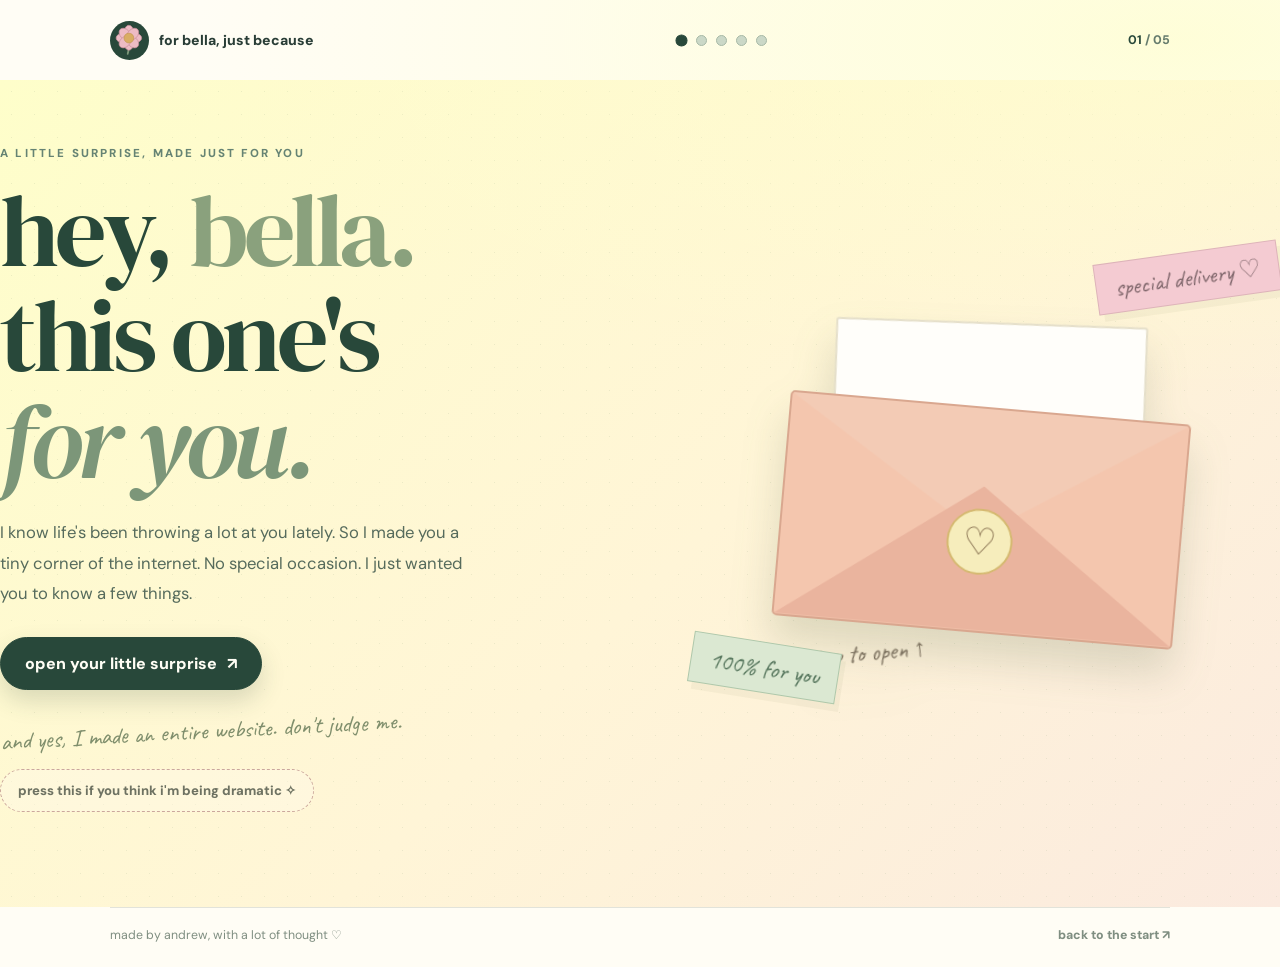
==== commit 2e5a616d: "Replace emoji logo with hand-drawn flower on index.html" ====
--- a/index.html
+++ b/index.html
@@ -15,14 +15,14 @@
 </head>
 <body data-page="intro">
 <header class="app-header wrap">
-  <a class="brand" href="./index.html" aria-label="Back to the beginning" data-transition><span class="brand-stamp" aria-hidden="true">✿</span> for bella, just because</a>
+  <a class="brand" href="./index.html" aria-label="Back to the beginning" data-transition><span class="brand-stamp" aria-hidden="true"><svg viewBox="0 0 64 64" focusable="false" aria-hidden="true" xmlns="http://www.w3.org/2000/svg"><path d="M30 37c1 6 1 12-1 17M30 45c-7-5-11-2-13-7 5-2 9-1 13 2" stroke="#7d997b" stroke-width="2.7" fill="none" stroke-linecap="round"/><g fill="#edbbc4" stroke="#c88d9a" stroke-width="1.1"><ellipse cx="31" cy="19" rx="8" ry="12"/><ellipse cx="31" cy="36" rx="8" ry="12"/><ellipse cx="22" cy="28" rx="12" ry="8"/><ellipse cx="40" cy="28" rx="12" ry="8"/><ellipse cx="24.5" cy="21.5" rx="8" ry="11" transform="rotate(-45 24.5 21.5)"/><ellipse cx="37.5" cy="34.5" rx="8" ry="11" transform="rotate(-45 37.5 34.5)"/><ellipse cx="37.5" cy="21.5" rx="8" ry="11" transform="rotate(45 37.5 21.5)"/><ellipse cx="24.5" cy="34.5" rx="8" ry="11" transform="rotate(45 24.5 34.5)"/></g><circle cx="31" cy="28" r="8" fill="#d9ad63" stroke="#c69756" stroke-width="1.2"/></svg></span> for bella, just because</a>
   <nav class="chapter-dots" aria-label="Pages in Bella's story"><a href="./index.html" class="current" aria-label="Chapter 1: start" aria-current="page" data-transition></a><a href="./letter.html" class="" aria-label="Chapter 2: your letter"  data-transition></a><a href="./comfort.html" class="" aria-label="Chapter 3: for the hard days"  data-transition></a><a href="./reasons.html" class="" aria-label="Chapter 4: little things"  data-transition></a><a href="./forever.html" class="" aria-label="Chapter 5: one last thing"  data-transition></a></nav>
   <span class="chapter-label"><strong>01</strong> / 05</span>
 </header>
 <main><section class="page page-intro">
   <div class="scene wrap intro-grid">
     <div class="intro-copy">
-      <div class="eyebrow">✿ &nbsp; an unexpected delivery for you</div>
+      <div class="eyebrow">a little surprise, made just for you</div>
       <h1>hey, <span>bella.</span><br>this one's<br><em>for you.</em></h1>
       <p class="lead">I know life's been throwing a lot at you lately. So I made you a tiny corner of the internet. No special occasion. I just wanted you to know a few things.</p>
       <div class="action-row intro-btn"><a href="./letter.html" class="primary" data-transition>open your little surprise <span aria-hidden="true">↗</span></a></div>
@@ -36,13 +36,13 @@
       <span class="sticker" aria-hidden="true">special delivery ♡</span>
       <span class="sticker sage" aria-hidden="true">100% for you</span>
       <a class="envelope-hit" href="./letter.html" aria-label="Open Bella's envelope and go to the letter" data-transition>
-        <span class="envelope-sheet"><span class="flower" aria-hidden="true">✿</span><strong>to: bella</strong></span>
+        <span class="envelope-sheet"><span class="flower" aria-hidden="true"><svg viewBox="0 0 64 64" focusable="false" aria-hidden="true" xmlns="http://www.w3.org/2000/svg"><path d="M30 37c1 6 1 12-1 17M30 45c-7-5-11-2-13-7 5-2 9-1 13 2" stroke="#7d997b" stroke-width="2.7" fill="none" stroke-linecap="round"/><g fill="#edbbc4" stroke="#c88d9a" stroke-width="1.1"><ellipse cx="31" cy="19" rx="8" ry="12"/><ellipse cx="31" cy="36" rx="8" ry="12"/><ellipse cx="22" cy="28" rx="12" ry="8"/><ellipse cx="40" cy="28" rx="12" ry="8"/><ellipse cx="24.5" cy="21.5" rx="8" ry="11" transform="rotate(-45 24.5 21.5)"/><ellipse cx="37.5" cy="34.5" rx="8" ry="11" transform="rotate(-45 37.5 34.5)"/><ellipse cx="37.5" cy="21.5" rx="8" ry="11" transform="rotate(45 37.5 21.5)"/><ellipse cx="24.5" cy="34.5" rx="8" ry="11" transform="rotate(45 24.5 34.5)"/></g><circle cx="31" cy="28" r="8" fill="#d9ad63" stroke="#c69756" stroke-width="1.2"/></svg></span><strong>to: bella</strong></span>
         <span class="envelope-base"></span>
         <span class="envelope-seal" aria-hidden="true">♡</span>
         <span class="envelope-tag">tap to open ↑</span>
       </a>
     </div>
-    <span class="corner-doodle one" aria-hidden="true">✳</span>
+    
   </div>
 </section></main>
 <footer class="app-footer wrap"><span>made by andrew, with a lot of thought ♡</span><a href="./index.html" data-transition>back to the start ↗</a></footer>
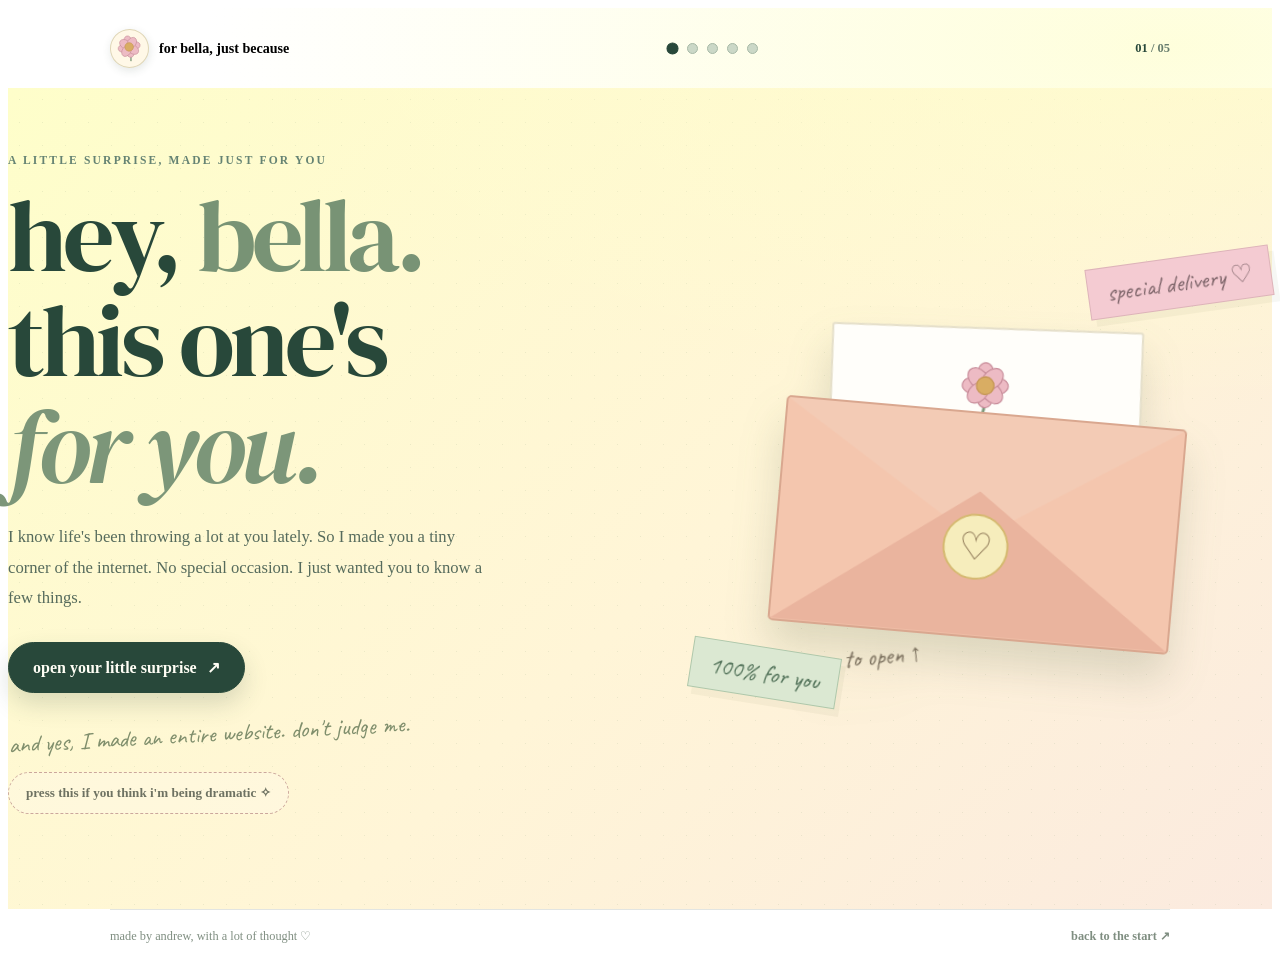
==== commit 1b7849d1: "Refresh Bella site assets after mobile logo and layout fixes" ====
--- a/index.html
+++ b/index.html
@@ -9,9 +9,9 @@
 <meta property="og:title" content="for bella, just because ♡">
 <meta property="og:description" content="I hope you see yourself the way I see you. A little something from Andrew.">
 <title>hey bella, i made you something ♡</title>
-<link rel="icon" type="image/svg+xml" href="./favicon.svg">
-<link rel="stylesheet" href="./style.css">
-<script src="./site.js" defer></script>
+<link rel="icon" type="image/svg+xml" href="./favicon.svg?v=20261018b">
+<link rel="stylesheet" href="./style.css?v=20261018b">
+<script src="./site.js?v=20261018b" defer></script>
 </head>
 <body data-page="intro">
 <header class="app-header wrap">
--- a/style.css
+++ b/style.css
@@ -3,18 +3,19 @@
 :root{--butter:#fefeca;--cream:#fffdf5;--ink:#293d36;--forest:#28483a;--sage:#9bb7a0;--rose:#f4cbd2;--peach:#f5d5ae;--lilac:#e1d7f5;--muted:#68796e;--outline:#45594a28;--shadow:0 16px 45px #43554419}
 *{box-sizing:border-box}
 html{scroll-behavior:smooth}
-body{margin:0;min-height:100vh;background:var(--cream);font-family:'DM Sans',-apple-system,BlinkMacSystemFont,'Segoe UI',sans-serif;color:var(--ink);overflow-x:hidden}
+html{-webkit-text-size-adjust:100%;text-size-adjust:100%;overflow-x:clip}\nbody{margin:0;min-height:100vh;background:var(--cream);font-family:'DM Sans',-apple-system,BlinkMacSystemFont,'Segoe UI',sans-serif;color:var(--ink);overflow-x:hidden}
 button,a{font:inherit}button{cursor:pointer}a{color:inherit}
 button:focus-visible,a:focus-visible{outline:3px solid #af6b4e;outline-offset:5px}
 [hidden]{display:none!important}::selection{background:#e3e3ad;color:var(--forest)}
 .wrap{width:min(1060px,calc(100% - 44px));margin-inline:auto}
 .hand{font-family:'Caveat',cursive;font-weight:600}
 .serif{font-family:'DM Serif Display',Georgia,serif;font-weight:400;letter-spacing:-.02em}
-.eyebrow{font-size:.72rem;font-weight:800;text-transform:uppercase;letter-spacing:.19em;color:#658373}
+.eyebrow{max-width:100%;font-size:.72rem;font-weight:800;text-transform:uppercase;letter-spacing:.19em;color:#658373}
 .app-header{position:relative;z-index:10;display:flex;align-items:center;justify-content:space-between;gap:20px;min-height:80px}
-.brand{display:flex;align-items:center;gap:10px;font-size:.88rem;font-weight:800;text-decoration:none;white-space:nowrap}
-.brand-stamp{display:grid;place-items:center;width:39px;height:39px;background:var(--forest);color:var(--butter);border-radius:50%;font-size:1.55rem}
-.chapter-dots{display:flex;gap:9px;align-items:center;justify-content:center}
+.brand{display:flex;align-items:center;gap:10px;min-width:0;font-size:.88rem;font-weight:800;text-decoration:none;white-space:nowrap}
+.brand-stamp{display:grid;place-items:center;width:39px;height:39px;flex:0 0 39px;background:#fff8e7;border:1px solid #dfd6b7;border-radius:50%;box-shadow:0 3px 8px #314b3420;transform:rotate(-12deg)}
+.brand-stamp svg{display:block;width:34px;height:34px;max-width:100%;max-height:100%;overflow:visible}
+.chapter-dots{display:flex;gap:9px;align-items:center;justify-content:center;flex-shrink:0}
 .chapter-dots a{width:11px;height:11px;background:#cbd8c7;border:1px solid #a6b8a5;border-radius:50%;display:block;transition:transform .2s,background .2s}
 .chapter-dots a:hover{transform:scale(1.3)}
 .chapter-dots a.current{background:var(--forest);border-color:var(--forest);transform:scale(1.1)}
@@ -32,7 +33,7 @@
 .page-soft{background:linear-gradient(140deg,#f3f5e8,#e9f3e7 45%,#f9ede5)}
 .page-reasons{background:linear-gradient(139deg,#fff6e9 0%,#fffbdc 52%,#f1e9f6 100%)}
 .page-finale{background:linear-gradient(150deg,#fefeca,#ffedc9 50%,#efdde1)}
-.scene{width:100%;position:relative;animation:arrive .65s cubic-bezier(.18,.8,.18,1) both}
+.scene{width:100%;min-width:0;position:relative;animation:arrive .65s cubic-bezier(.18,.8,.18,1) both}
 @keyframes arrive{from{opacity:0;transform:translateY(15px)}to{opacity:1;transform:translateY(0)}}
 .scene h1{font-family:'DM Serif Display',Georgia,serif;font-weight:400;font-size:clamp(3.1rem,6.8vw,5.8rem);line-height:1.03;letter-spacing:-.04em;margin:17px 0 23px;color:var(--forest)}
 .scene h1 em,.scene h2 em{font-weight:400;color:#7c9679}
@@ -46,7 +47,7 @@
 .mini-btn{padding:10px 15px;border:1px solid #b1bcae;background:#fffcf6;font-size:.85rem;color:var(--forest)}
 .mini-btn:hover{transform:translateY(-2px);background:var(--butter)}
 .action-row{display:flex;flex-wrap:wrap;align-items:center;gap:12px;margin-top:26px}
-.chapter-nav{display:flex;align-items:center;justify-content:space-between;gap:16px;margin-top:30px}
+.chapter-nav{display:flex;align-items:center;justify-content:space-between;gap:12px;flex-wrap:wrap;margin-top:30px}
 .chapter-nav .mini-btn{flex-shrink:0}
 .corner-doodle{position:absolute;z-index:-1;pointer-events:none;color:#b1c6a7;font-family:'Caveat',cursive;font-size:4rem;opacity:.55}
 .corner-doodle.one{top:-35px;right:14%}.corner-doodle.two{bottom:3%;left:0;transform:rotate(20deg)}
@@ -54,10 +55,10 @@
 .sticker.sage{background:#dbe8d2;border-color:#aec7aa;color:#54745b;transform:rotate(9deg)}
 .sticker.lilac{background:#e5d9f4;border-color:#c5b6db;color:#6b5c83;transform:rotate(-7deg)}
 /* The first envelope */
-.intro-grid{display:grid;grid-template-columns:1fr .9fr;gap:35px;align-items:center}
-.intro-copy{position:relative;z-index:1;padding:30px 0}
+.intro-grid{display:grid;grid-template-columns:minmax(0,1fr) minmax(0,.9fr);gap:35px;align-items:center}
+.intro-copy{min-width:0;max-width:100%;position:relative;z-index:1;padding:30px 0}
 .intro-copy h1{font-size:clamp(4rem,8vw,7.3rem)}
-.intro-copy h1 span{color:#8aa17d}
+.intro-copy h1 span{color:#789375}
 .intro-copy .lead{max-width:490px}
 .intro-ps{display:inline-flex;gap:10px;align-items:center;margin-top:26px;font-family:'Caveat',cursive;font-size:1.5rem;color:#7f8e6c;transform:rotate(-3deg)}
 .envelope-stage{position:relative;min-height:475px;display:flex;align-items:center;justify-content:center}
@@ -67,7 +68,7 @@
 .envelope-hit:hover,.envelope-hit:focus-visible{transform:rotate(0deg) translateY(-12px)}
 .envelope-sheet{position:absolute;z-index:1;left:12%;top:4%;width:76%;height:70%;background:#fffefa;border:2px solid #e5dfca;transform:rotate(-3deg);display:flex;align-items:center;justify-content:flex-start;flex-direction:column;padding:26px 15px 10px;transition:transform .35s;border-radius:3px}
 .envelope-hit:hover .envelope-sheet,.envelope-hit:focus-visible .envelope-sheet{transform:translateY(-35px) rotate(-3deg)}
-.envelope-sheet .flower{font-size:3.65rem;color:#d7a35c;line-height:1.1}
+.envelope-sheet .flower{display:block;width:70px;height:70px;max-width:40%;flex:0 0 auto;line-height:1}.envelope-sheet .flower svg{display:block;width:100%;height:100%}
 .envelope-sheet strong{font-family:'Caveat',cursive;font-weight:600;font-size:2.15rem;color:var(--forest)}
 .envelope-base{position:absolute;z-index:2;left:1%;right:1%;bottom:5%;height:66%;background:#f4c6ae;border:2px solid #d9a78f;border-radius:5px;overflow:hidden}
 .envelope-base:before{content:"";position:absolute;inset:0;background:#f3cbb5;clip-path:polygon(0 0,50% 57%,100% 0)}
@@ -127,7 +128,7 @@
 .flip-card:nth-child(4) .flip-front{background:#e9e3f5}
 .flip-back{background:#fff8d8;transform:rotateY(180deg);border-color:#cdd6ae}
 .flip-face .card-num{font-size:.68rem;letter-spacing:.15em;color:#7c8677;font-weight:800}
-.flip-face .big-icon{font-size:4rem;line-height:1;margin:auto;align-self:center;color:#a5ac77;filter:drop-shadow(0 5px 0 #00000005)}
+.flip-face .big-icon{font-size:3rem;line-height:1;margin:auto;align-self:center;color:#a5ac77;filter:drop-shadow(0 5px 0 #00000005)}.flip-face .big-icon svg{width:74px;height:74px;display:block;max-width:100%}
 .flip-face .flip-title{font-family:'Caveat',cursive;font-size:1.7rem;line-height:1.03;color:#4d6b54;margin-top:auto}
 .flip-face .flip-hint{color:#839286;font-size:.74rem;margin-top:9px}
 .flip-back strong{font-family:'DM Serif Display',Georgia,serif;font-size:1.6rem;font-weight:400;color:#36533e;line-height:1.15}
@@ -175,21 +176,21 @@
  .wrap{width:min(560px,calc(100% - 34px))}
  .app-header{min-height:67px;gap:8px}
  .brand{font-size:.77rem;gap:7px}
- .brand-stamp{width:34px;height:34px;font-size:1.35rem}
+ .brand-stamp{width:34px;height:34px;flex-basis:34px}.brand-stamp svg{width:30px;height:30px}
  .chapter-dots{gap:6px}
  .chapter-dots a{width:9px;height:9px}
  .chapter-label{display:none}
  .page{min-height:calc(100svh - 135px);padding:30px 0 54px}
- .scene h1{font-size:clamp(3.2rem,10.3vw,4.9rem)}
+ .scene h1{font-size:clamp(2.7rem,9vw,4.2rem)}
  .intro-grid,.letter-grid,.comfort-grid,.final-grid{grid-template-columns:1fr}
  .intro-grid{gap:5px}
  .intro-copy{padding:0;text-align:center}
  .intro-copy .lead{margin-inline:auto}
- .intro-copy h1{font-size:clamp(3.9rem,12vw,5.6rem)}
+ .intro-copy h1{font-size:clamp(2.45rem,10.5vw,3.9rem);letter-spacing:-.045em;line-height:1.04;overflow-wrap:normal}
  .intro-ps{margin-top:16px}
  .intro-btn,.action-row{justify-content:center}
  .envelope-stage{min-height:350px}
- .envelope-hit{width:min(77%,345px)}
+ .envelope-hit{width:min(82%,310px)}
  .envelope-stage .sticker{right:1%;top:10px;font-size:1.33rem}
  .envelope-stage .sticker.sage{bottom:0}
  .envelope-sheet strong{font-size:1.8rem}
@@ -213,11 +214,11 @@
  .wrap{width:calc(100% - 28px)}
  .brand{font-size:.7rem}
  .app-header{min-height:62px}
- .intro-copy h1{font-size:3.6rem}
+ .intro-copy h1{font-size:clamp(2.3rem,10.2vw,2.65rem)}
  .envelope-stage{min-height:300px}
  .envelope-hit{width:90%}
  .envelope-stage .sticker{font-size:1.17rem;padding:8px 10px}
- .envelope-sheet .flower{font-size:2.5rem}
+ .envelope-sheet .flower{width:54px;height:54px}
  .envelope-sheet strong{font-size:1.55rem}
  .paper{padding:29px 23px}
  .paper p{font-size:.9rem}
@@ -234,3 +235,24 @@
 @media(prefers-reduced-motion:reduce){
  *,*:before,*:after{scroll-behavior:auto!important;animation-duration:.01ms!important;animation-iteration-count:1!important;transition-duration:.01ms!important}
 }
+
+
+/* iOS mobile browser safeguards: keep editorial text and decorative elements within the viewport. */
+@media(max-width:720px){
+  html,body{max-width:100%;overflow-x:clip}
+  .wrap{max-width:calc(100vw - 34px)}
+  .intro-grid,.intro-copy,.intro-copy h1,.envelope-stage,.letter-heading,.final-copy{min-width:0;max-width:100%}
+  .intro-copy h1{font-size:clamp(2.4rem,10.4vw,3.9rem);word-break:normal}
+  .envelope-sheet .flower svg,.brand-stamp svg{max-width:100%;height:auto}
+  .envelope-stage .sticker{max-width:46%;font-size:1.17rem}
+  .sticker{line-height:1.15}
+  .chapter-nav .primary{max-width:100%}
+  .card-grid>.flip-card{min-width:0}
+}
+@media(max-width:390px){
+  .wrap{max-width:calc(100vw - 28px)}
+  .intro-copy h1{font-size:clamp(2.25rem,10vw,2.65rem)}
+  .envelope-stage{min-height:310px}
+  .envelope-hit{width:min(88%,300px)}
+  .envelope-sheet .flower{width:52px;height:52px}
+}
